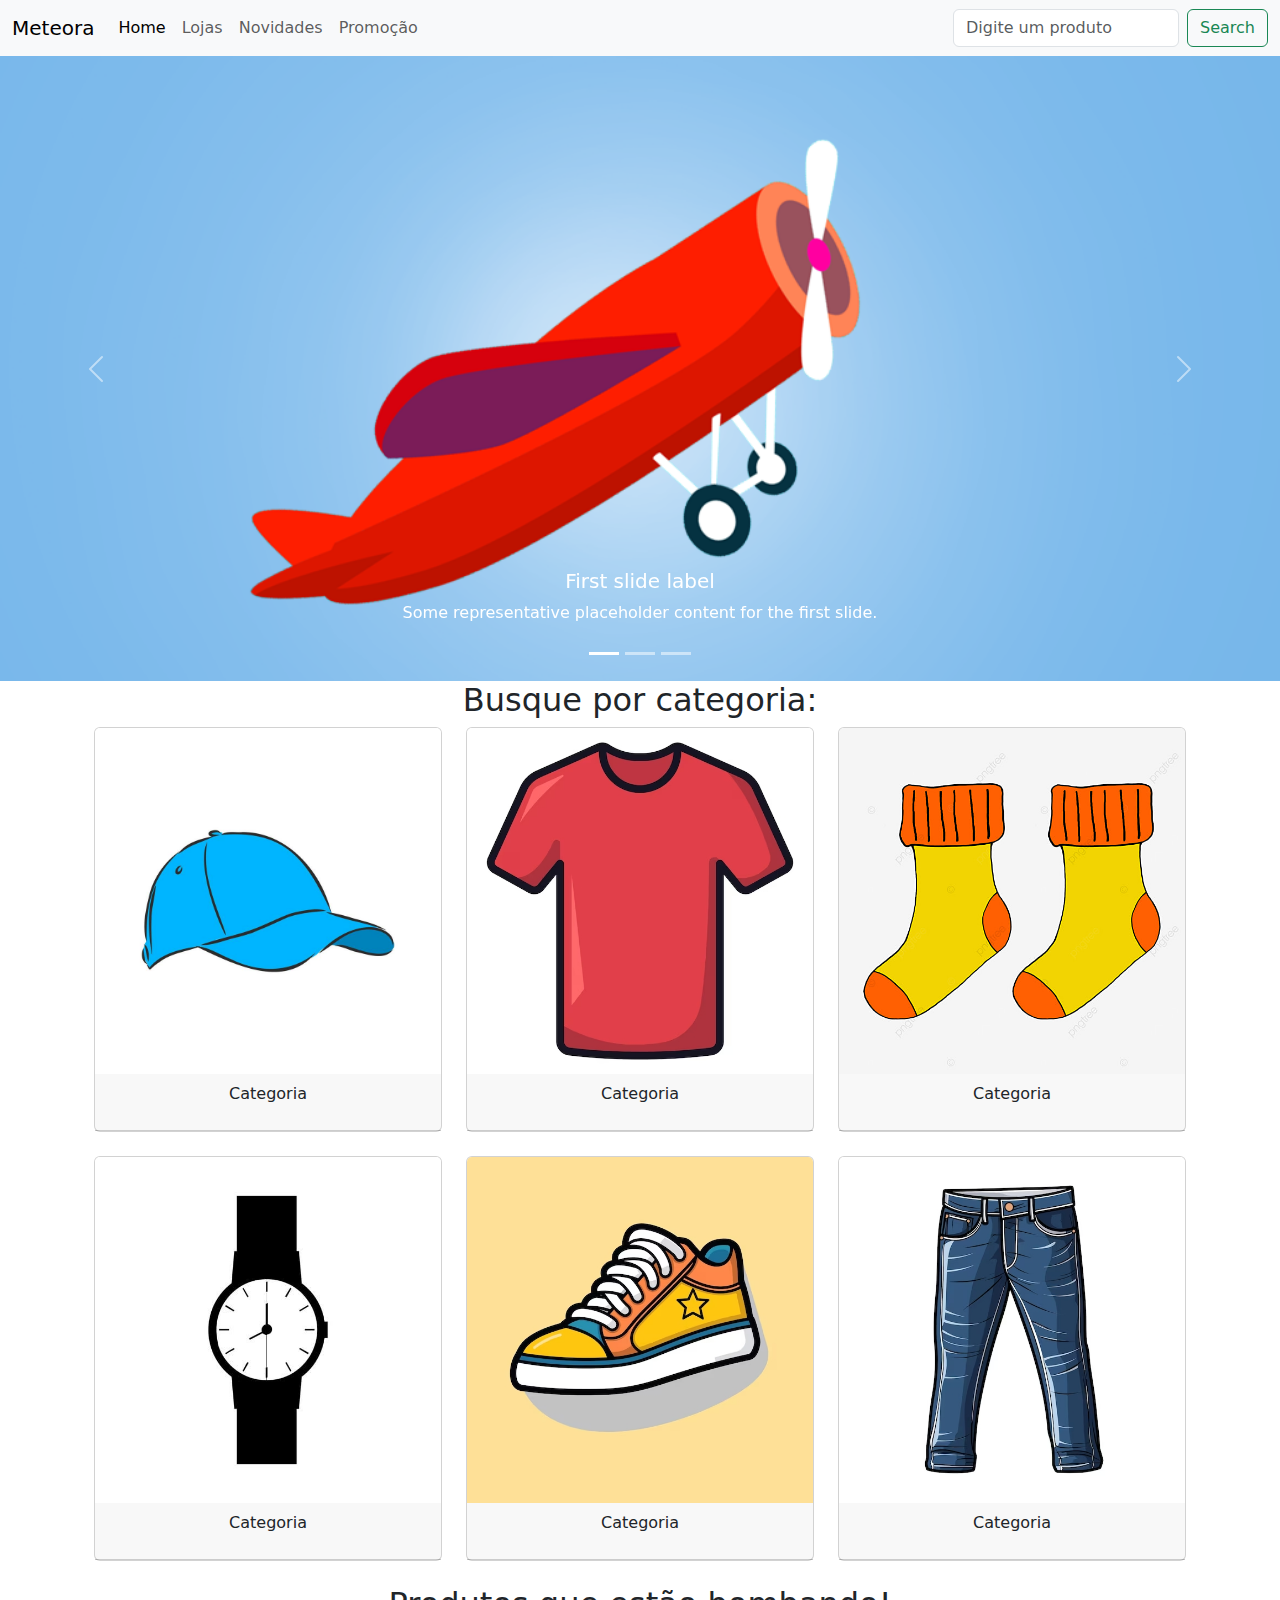
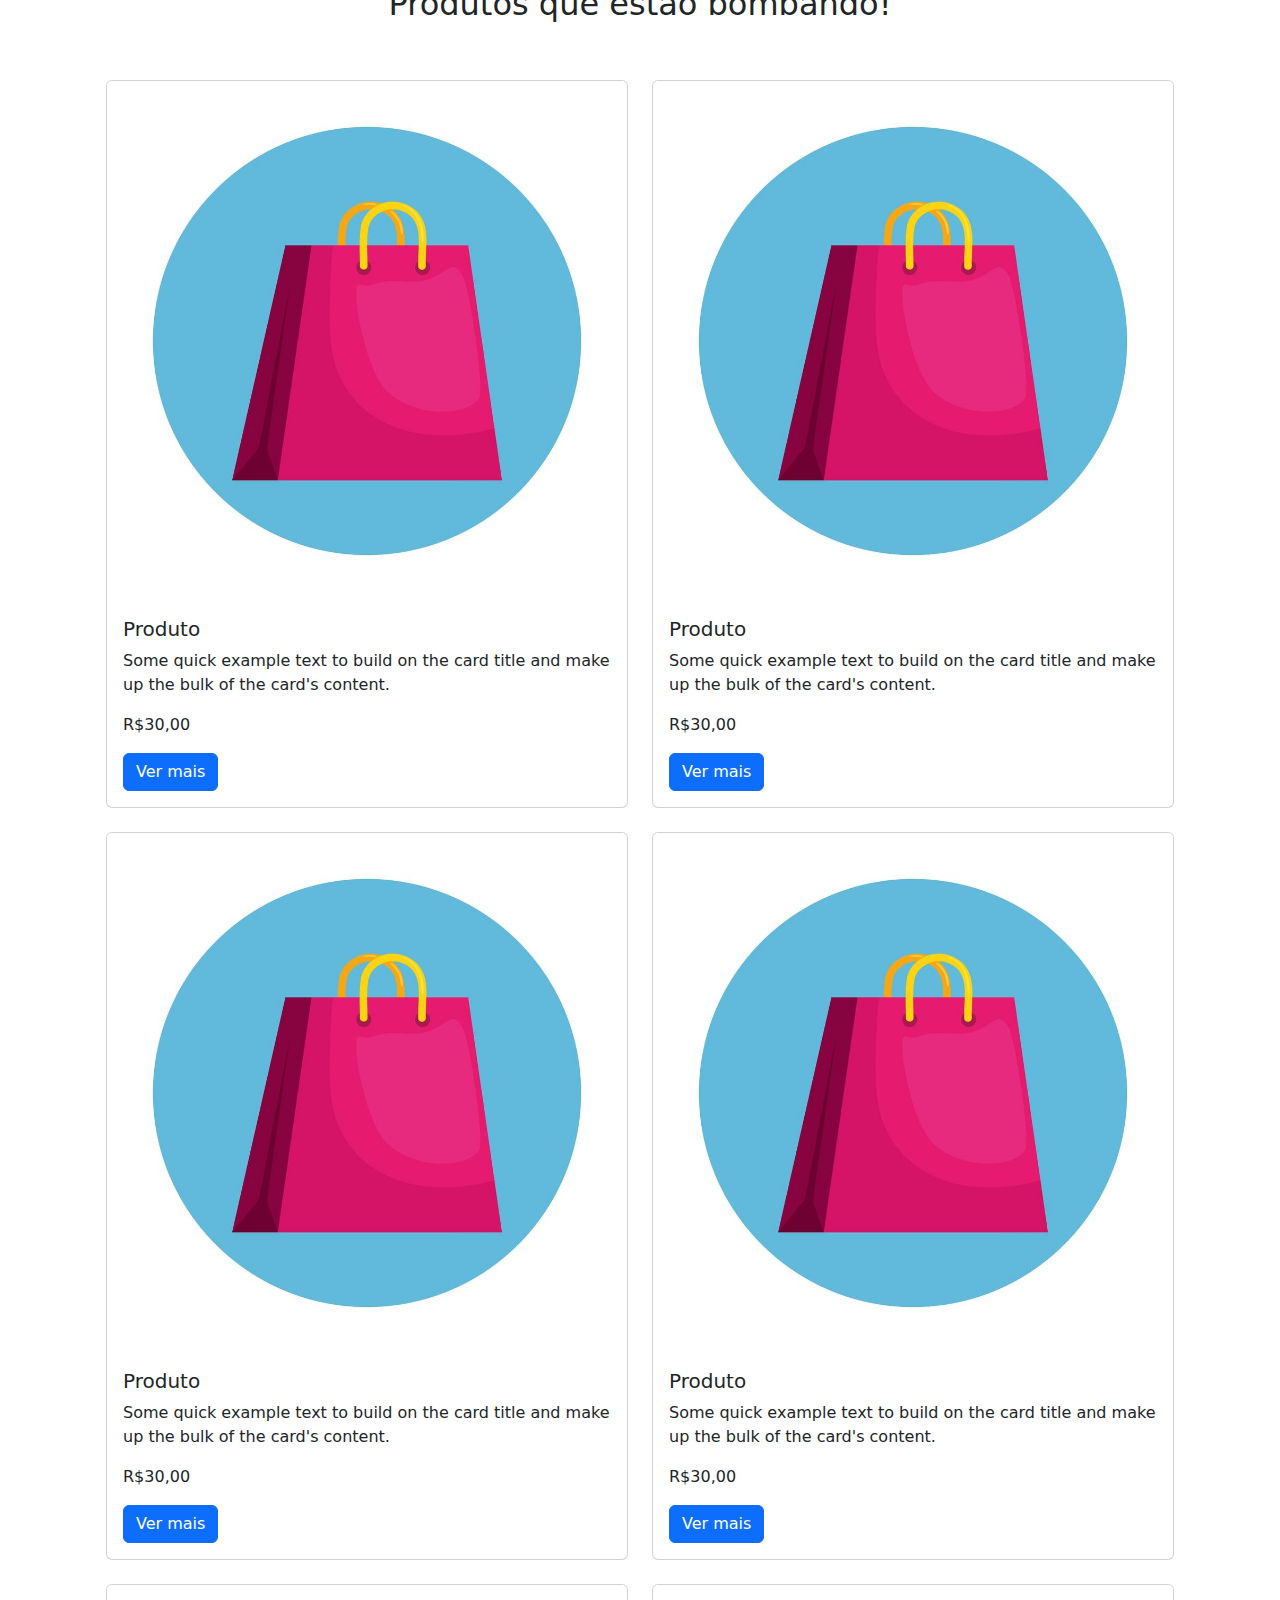
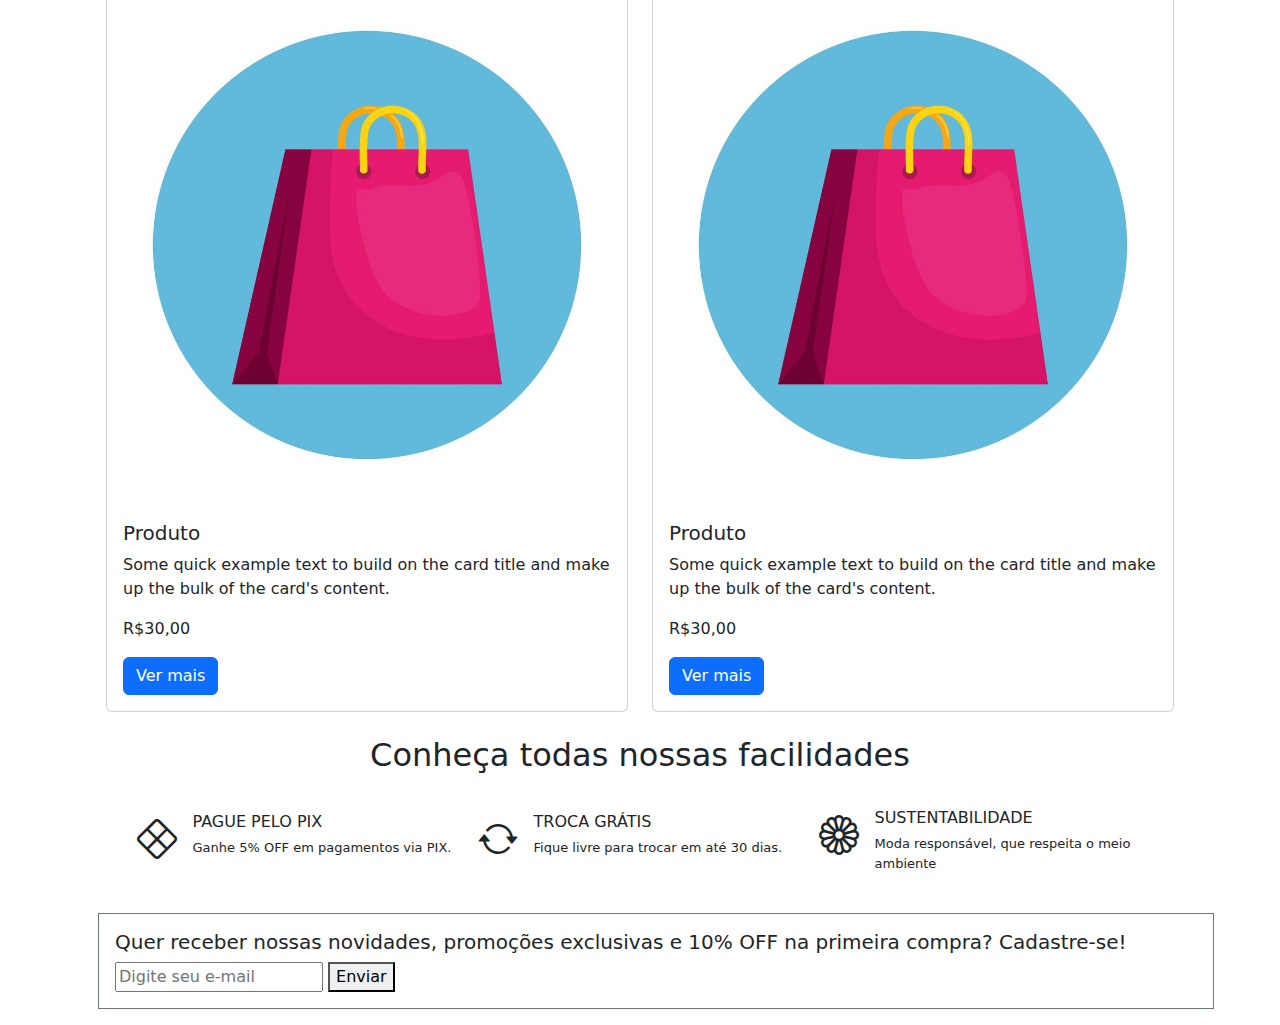
==== index.html @ ed2157ef "Update index.html" ====
<!DOCTYPE html>
<html lang="pt-br">

<head>
  <meta charset="UTF-8">
  <meta name="viewport" content="width=device-width, initial-scale=1.0">
  <title>Project</title>
  <link rel="stylesheet" href="style.css">
  <link rel="stylesheet" href="https://cdn.jsdelivr.net/npm/bootstrap-icons@1.11.3/font/bootstrap-icons.min.css">
  <link href="https://cdn.jsdelivr.net/npm/bootstrap@5.3.3/dist/css/bootstrap.min.css" rel="stylesheet"
    integrity="sha384-QWTKZyjpPEjISv5WaRU9OFeRpok6YctnYmDr5pNlyT2bRjXh0JMhjY6hW+ALEwIH" crossorigin="anonymous">
</head>

<body>
  <nav class="navbar navbar-expand-md bg-body-tertiary">
    <div class="container-fluid">
      <a class="navbar-brand" href="#">Meteora</a>
      <button class="navbar-toggler" type="button" data-bs-toggle="collapse" data-bs-target="#navbarSupportedContent"
        aria-controls="navbarSupportedContent" aria-expanded="false" aria-label="Toggle navigation">
        <span class="navbar-toggler-icon"></span>
      </button>
      <div class="collapse navbar-collapse" id="navbarSupportedContent">
        <ul class="navbar-nav me-auto mb-2 mb-lg-0">
          <li class="nav-item">
            <a class="nav-link active" aria-current="page" href="#">Home</a>
          </li>
          <li class="nav-item">
            <a class="nav-link" href="#">Lojas</a>
          </li>
          <li class="nav-item">
            <a class="nav-link" href="#">Novidades</a>
          </li>
          <li class="nav-item">
            <a class="nav-link" href="#">Promoção</a>
          </li>
        </ul>
        <form class="d-flex" role="search">
          <input class="form-control me-2" type="search" placeholder="Digite um produto" aria-label="Buscar">
          <button class="btn btn-outline-success" type="submit">Search</button>
        </form>
      </div>
    </div>
  </nav>

  <div id="carouselExampleCaptions" class="carousel slide" data-bs-slide="carousel">
    <div class="carousel-indicators">
      <button type="button" data-bs-target="#carouselExampleCaptions" data-bs-slide-to="0" class="active"
        aria-current="true" aria-label="Slide 1"></button>
      <button type="button" data-bs-target="#carouselExampleCaptions" data-bs-slide-to="1"
        aria-label="Slide 2"></button>
      <button type="button" data-bs-target="#carouselExampleCaptions" data-bs-slide-to="2"
        aria-label="Slide 3"></button>
    </div>
    <div class="carousel-inner">
      <div class="carousel-item active">
        <img src="./imagens/aviao.png" class="d-block w-100" alt="...">
        <div class="carousel-caption d-none d-md-block">
          <h5>First slide label</h5>
          <p>Some representative placeholder content for the first slide.</p>
        </div>
      </div>
      <div class="carousel-item">
        <img src="./imagens/aviao.png" class="d-block w-100" alt="...">
        <div class="carousel-caption d-none d-md-block">
          <h5>Second slide label</h5>
          <p>Some representative placeholder content for the second slide.</p>
        </div>
      </div>
      <div class="carousel-item">
        <img src="./imagens/aviao.png" class="d-block w-100" alt="...">
        <div class="carousel-caption d-none d-md-block">
          <h5>Third slide label</h5>
          <p>Some representative placeholder content for the third slide.</p>
        </div>
      </div>
    </div>
    <button class="carousel-control-prev" type="button" data-bs-target="#carouselExampleCaptions" data-bs-slide="prev">
      <span class="carousel-control-prev-icon" aria-hidden="true"></span>
      <span class="visually-hidden">Previous</span>
    </button>
    <button class="carousel-control-next" type="button" data-bs-target="#carouselExampleCaptions" data-bs-slide="next">
      <span class="carousel-control-next-icon" aria-hidden="true"></span>
      <span class="visually-hidden">Next</span>
    </button>
  </div>

  <h2 class="text-center">Busque por categoria:</h2>

  <div class="container row mx-auto g-4">

    <div class="col-6 col-md-4 col-xxl-2">
      <div class="card">
        <img src="imagens/boné.jpg" class="card-img-top" alt="...">
        <div class="card-header">
          <p class="text-center">Categoria</p>
        </div>
      </div>
    </div>
    <div class="col-6 col-md-4 col-xxl-2">
      <div class="card">
        <img src="imagens/camiseta.jpg" class="card-img-top" alt="...">
        <div class="card-header">
          <p class="text-center">Categoria</p>
        </div>
      </div>
    </div>
    <div class="col-6 col-md-4 col-xxl-2">
      <div class="card">
        <img src="imagens/meias.jpg" class="card-img-top" alt="...">
        <div class="card-header">
          <p class="text-center">Categoria</p>
        </div>
      </div>
    </div>
    <div class="col-6 col-md-4 col-xxl-2">
      <div class="card">
        <img src="imagens/relógio.jpg" class="card-img-top" alt="...">
        <div class="card-header">
          <p class="text-center">Categoria</p>
        </div>
      </div>
    </div>
    <div class="col-6 col-md-4 col-xxl-2">
      <div class="card">
        <img src="imagens/tenis.jpg" class="card-img-top" alt="...">
        <div class="card-header">
          <p class="text-center">Categoria</p>
        </div>
      </div>
    </div>
    <div class="col-6 col-md-4 col-xxl-2">
      <div class="card">
        <img src="imagens/calça.jpg" class="card-img-top" alt="...">
        <div class="card-header">
          <p class="text-center">Categoria</p>
        </div>
      </div>
    </div>

    <h2 class="text-center">Produtos que estão bombando!</h2>

    <div class="container row mx-auto g-4">
      <div class="col-12 col-md-6 col-xxl-4">
        <div class="card">
          <img src="imagens/sacola.jpg" class="card-img-top" alt="...">
          <div class="card-body">
            <h5 class="card-title">Produto</h5>
            <p class="card-text">Some quick example text to build on the card title and make up the bulk of the card's
              content.</p>
            <p>R$30,00</p>
            <a href="#" class="btn btn-primary">Ver mais</a>
          </div>
        </div>
      </div>
      <div class="col-12 col-md-6 col-xxl-4">
        <div class="card">
          <img src="imagens/sacola.jpg" class="card-img-top" alt="...">
          <div class="card-body">
            <h5 class="card-title">Produto</h5>
            <p class="card-text">Some quick example text to build on the card title and make up the bulk of the card's
              content.</p>
            <p>R$30,00</p>
            <a href="#" class="btn btn-primary">Ver mais</a>
          </div>
        </div>
      </div>
      <div class="col-12 col-md-6 col-xxl-4">
        <div class="card">
          <img src="imagens/sacola.jpg" class="card-img-top" alt="...">
          <div class="card-body">
            <h5 class="card-title">Produto</h5>
            <p class="card-text">Some quick example text to build on the card title and make up the bulk of the card's
              content.</p>
            <p>R$30,00</p>
            <a href="#" class="btn btn-primary">Ver mais</a>
          </div>
        </div>
      </div>
      <div class="col-12 col-md-6 col-xxl-4">
        <div class="card">
          <img src="imagens/sacola.jpg" class="card-img-top" alt="...">
          <div class="card-body">
            <h5 class="card-title">Produto</h5>
            <p class="card-text">Some quick example text to build on the card title and make up the bulk of the card's
              content.</p>
            <p>R$30,00</p>
            <a href="#" class="btn btn-primary">Ver mais</a>
          </div>
        </div>
      </div>
      <div class="col-12 col-md-6 col-xxl-4">
        <div class="card">
          <img src="imagens/sacola.jpg" class="card-img-top" alt="...">
          <div class="card-body">
            <h5 class="card-title">Produto</h5>
            <p class="card-text">Some quick example text to build on the card title and make up the bulk of the card's
              content.</p>
            <p>R$30,00</p>
            <a href="#" class="btn btn-primary">Ver mais</a>
          </div>
        </div>
      </div>
      <div class="col-12 col-md-6 col-xxl-4">
        <div class="card">
          <img src="imagens/sacola.jpg" class="card-img-top" alt="...">
          <div class="card-body">
            <h5 class="card-title">Produto</h5>
            <p class="card-text">Some quick example text to build on the card title and make up the bulk of the card's
              content.</p>
            <p>R$30,00</p>
            <a href="#" class="btn btn-primary">Ver mais</a>
          </div>
        </div>
      </div>

    </div>

    <section class="pb-4">
      <h2 class="text-center pb-4">Conheça todas nossas facilidades</h2>
      
      <div class="d-flex flex-column flex-lg-row justify-content-center align-items-center gap-3 px-3">
        <div class="div-facilidades d-flex">
          <div><i class="bi bi-x-diamond fs-1"></i></div>
          <div>
            <div class="ms-3 mb-1">PAGUE PELO PIX</div>
            <div class="texto-menor ms-3">Ganhe 5% OFF em pagamentos via PIX.</div>
          </div>
        </div>
        <div class="div-facilidades d-flex">
          <div><i class="bi bi-arrow-repeat fs-1"></i></div>
          <div>
            <div class="ms-3 mb-1">TROCA GRÁTIS</div>
            <div class="texto-menor ms-3">Fique livre para trocar em até 30 dias.</div>
          </div>
        </div>
        <div class="div-facilidades d-flex">
          <div><i class="bi bi-flower1 fs-1"></i></div>
          <div>
            <div class="ms-3 mb-1">SUSTENTABILIDADE</div>
            <div class="texto-menor ms-3">Moda responsável, que respeita o meio ambiente</div>
          </div>
        </div>
      </div>
    </section>

    <form class="border border-secondary m-3 p-3 ">
      <h5>Quer receber nossas novidades, promoções exclusivas e 10% OFF na primeira compra? Cadastre-se!</h5>
      <div>
        <input type="email" placeholder="Digite seu e-mail" aria-label="Digite seu e-mail" aria-describedby="button-addon2" /> 
  <button type="button" id="button-addon2">Enviar</button>
      </div>
    </form>
    <script src="https://cdn.jsdelivr.net/npm/bootstrap@5.3.3/dist/js/bootstrap.bundle.min.js"
      integrity="sha384-YvpcrYf0tY3lHB60NNkmXc5s9fDVZLESaAA55NDzOxhy9GkcIdslK1eN7N6jIeHz"
      crossorigin="anonymous"></script>
</body>

</html>
---- style.css ----
.texto-menor{
    font-size: 13px;
}

.div-facilidades{
    width: 325px;
}

.flex{
    display: flex;
    justify-content: space-between;
    align-items: center;
}

#sim{
    border: 1px solid black;
}

#nao{
    justify-content: space-between;
    align-items: center;
}

.item{
    display: flex;
    background-color: antiquewhite;
    width: 20%;
    height: 50px;
    border-color: black;
    border: 2px solid;
    justify-content: center;
    align-items: center;
    margin: 9px;
}

.flex-container {
    display: flex;
    justify-content: space-between; /* Distribui os itens uniformemente ao longo do eixo principal (horizontal) */
    align-items: center; /* Centraliza os itens ao longo do eixo transversal (vertical) */
}   

.flex-item {
    width: 33%;
    height: 100px;
    background-color: purple;
    margin: 5px;
    display: flex; /* Permite que o conteúdo dentro dos itens flexíveis seja exibido como flexível também */
    justify-content: center; /* Centraliza o conteúdo horizontalmente dentro de cada item */
    align-items: center; /* Centraliza o conteúdo verticalmente dentro de cada item */
}

.container-grid{
    display: grid;
    grid-template-columns: repeat(3, 100px);
    grid-gap: 10px;
}

.item-grid{
    background-color: beige;
    padding: 20px;
    text-align: center;
}

.parents{
    width: 300px;
    background-color: chartreuse;
    float: left;
    padding: 10px;
}

.children{
    float: inherit;
    background-color: blueviolet;
    padding: 10px;

}

.container1{
    width: 300px;
}

.box{
    height: 100px;
    width: 100px;
    background-color: chocolate;
    text-align: center;
}

.float-tr{
    float: right;
}

.float-tl{
    float: left;
}
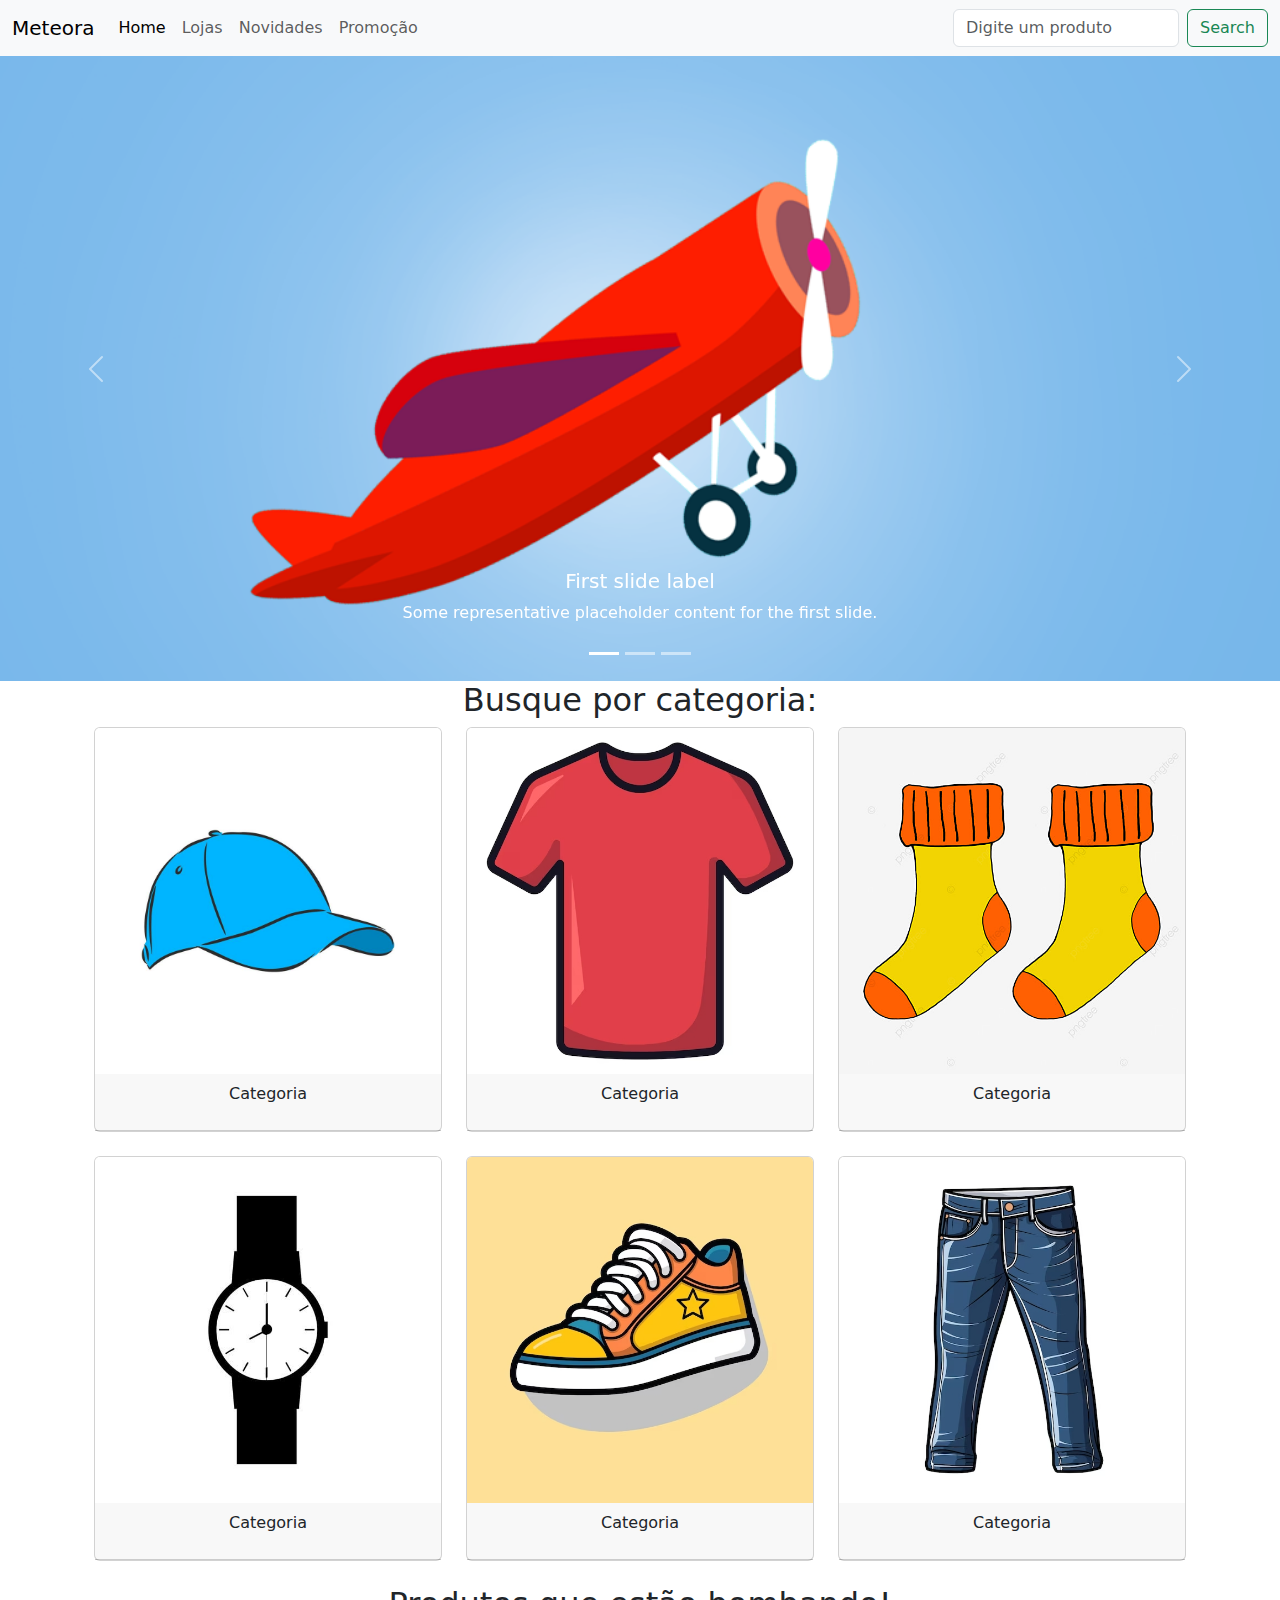
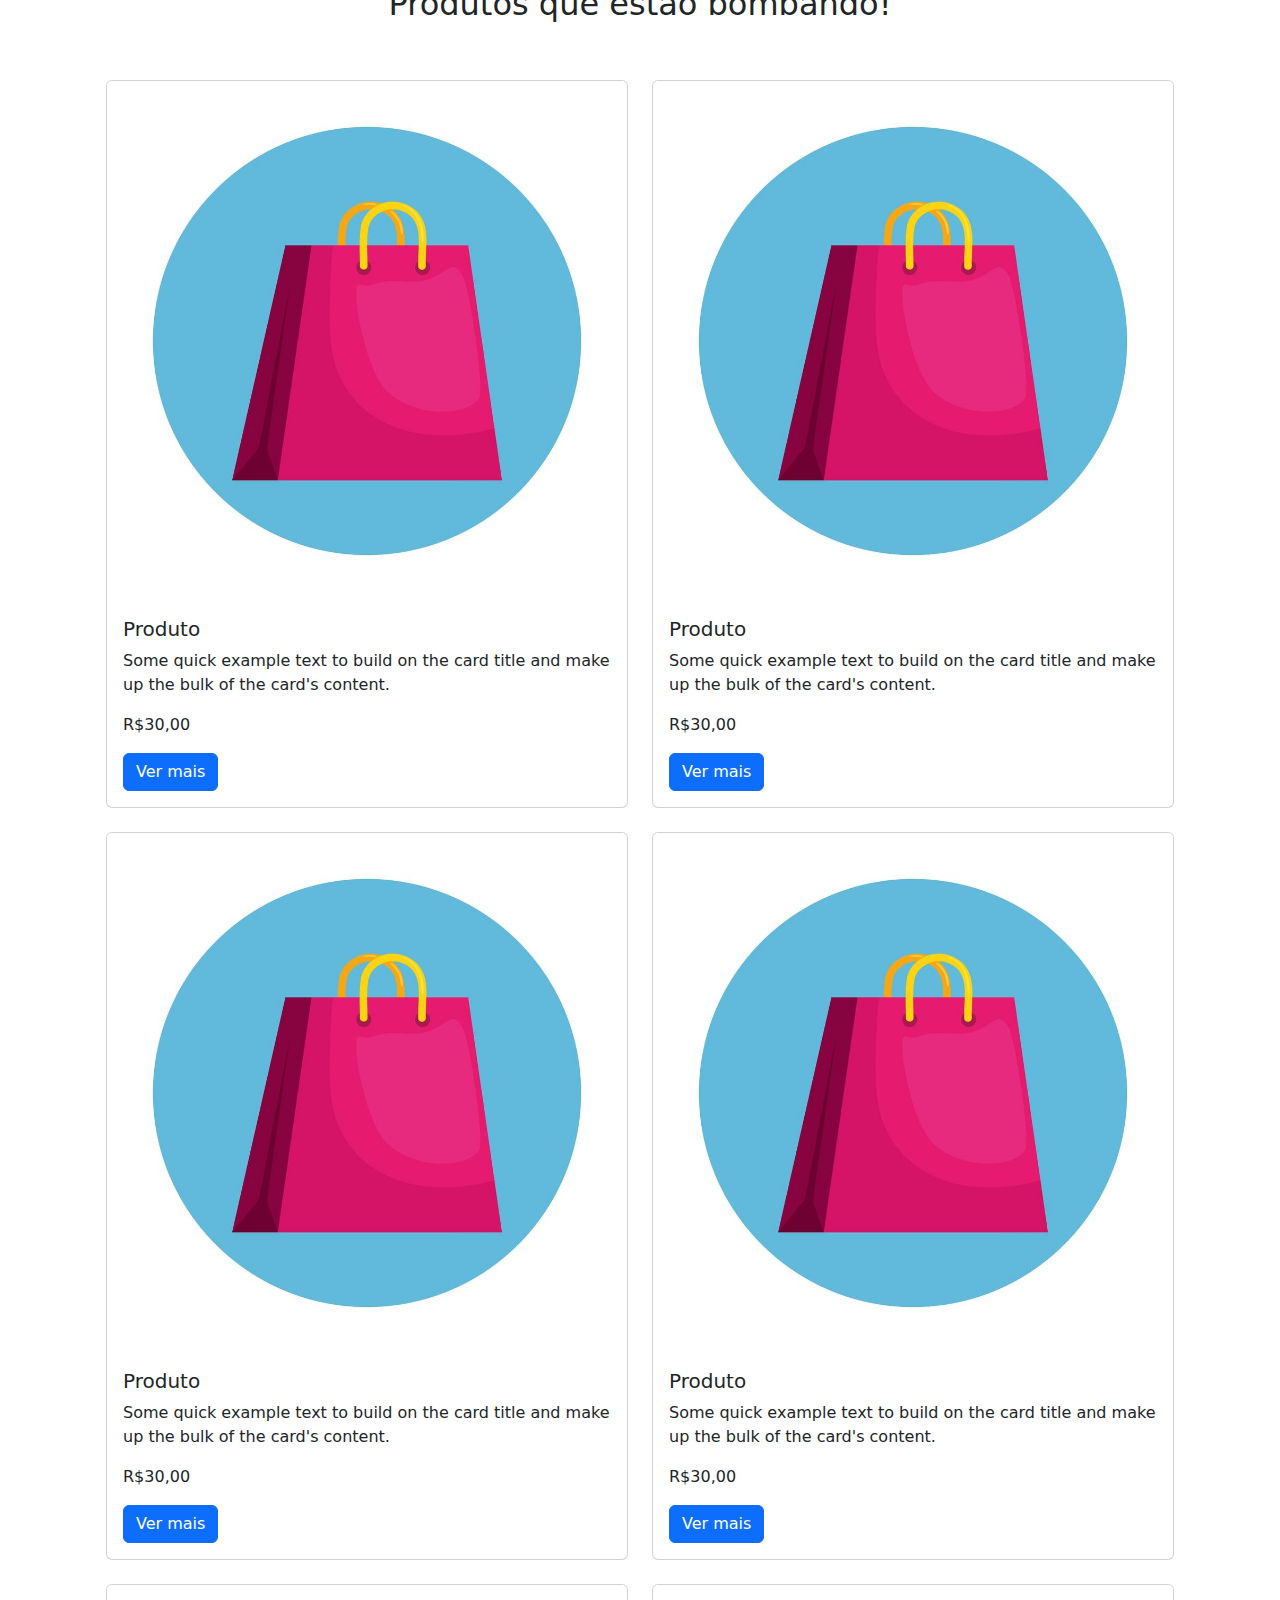
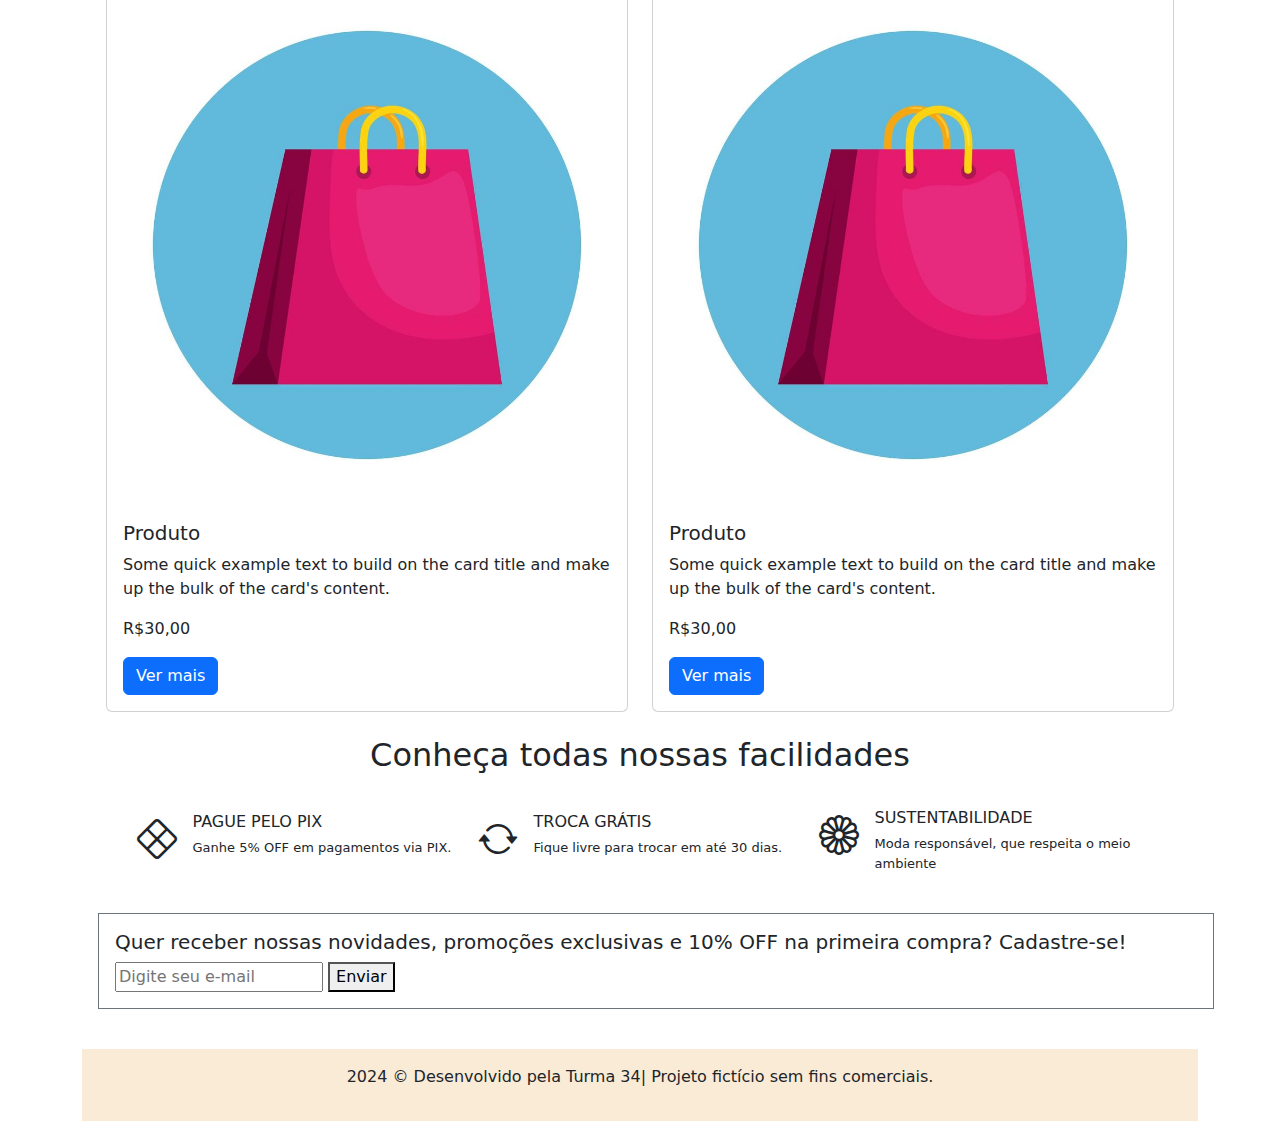
==== commit aae55415: "sim" ====
--- a/index.html
+++ b/index.html
@@ -9,6 +9,8 @@
   <link rel="stylesheet" href="https://cdn.jsdelivr.net/npm/bootstrap-icons@1.11.3/font/bootstrap-icons.min.css">
   <link href="https://cdn.jsdelivr.net/npm/bootstrap@5.3.3/dist/css/bootstrap.min.css" rel="stylesheet"
     integrity="sha384-QWTKZyjpPEjISv5WaRU9OFeRpok6YctnYmDr5pNlyT2bRjXh0JMhjY6hW+ALEwIH" crossorigin="anonymous">
+  <link rel="shortcut icon" href="imagens/icones/Aniket-Suvarna-Box-Bxs-cart.svg" type="image/x-icon">
+  
 </head>
 
 <body>
@@ -250,6 +252,10 @@
   <button type="button" id="button-addon2">Enviar</button>
       </div>
     </form>
+
+    <footer class="text-center py-3" style="background-color: antiquewhite;">
+      <p>2024 © Desenvolvido pela Turma 34| Projeto fictício sem fins comerciais.</p>
+    </footer>
     <script src="https://cdn.jsdelivr.net/npm/bootstrap@5.3.3/dist/js/bootstrap.bundle.min.js"
       integrity="sha384-YvpcrYf0tY3lHB60NNkmXc5s9fDVZLESaAA55NDzOxhy9GkcIdslK1eN7N6jIeHz"
       crossorigin="anonymous"></script>
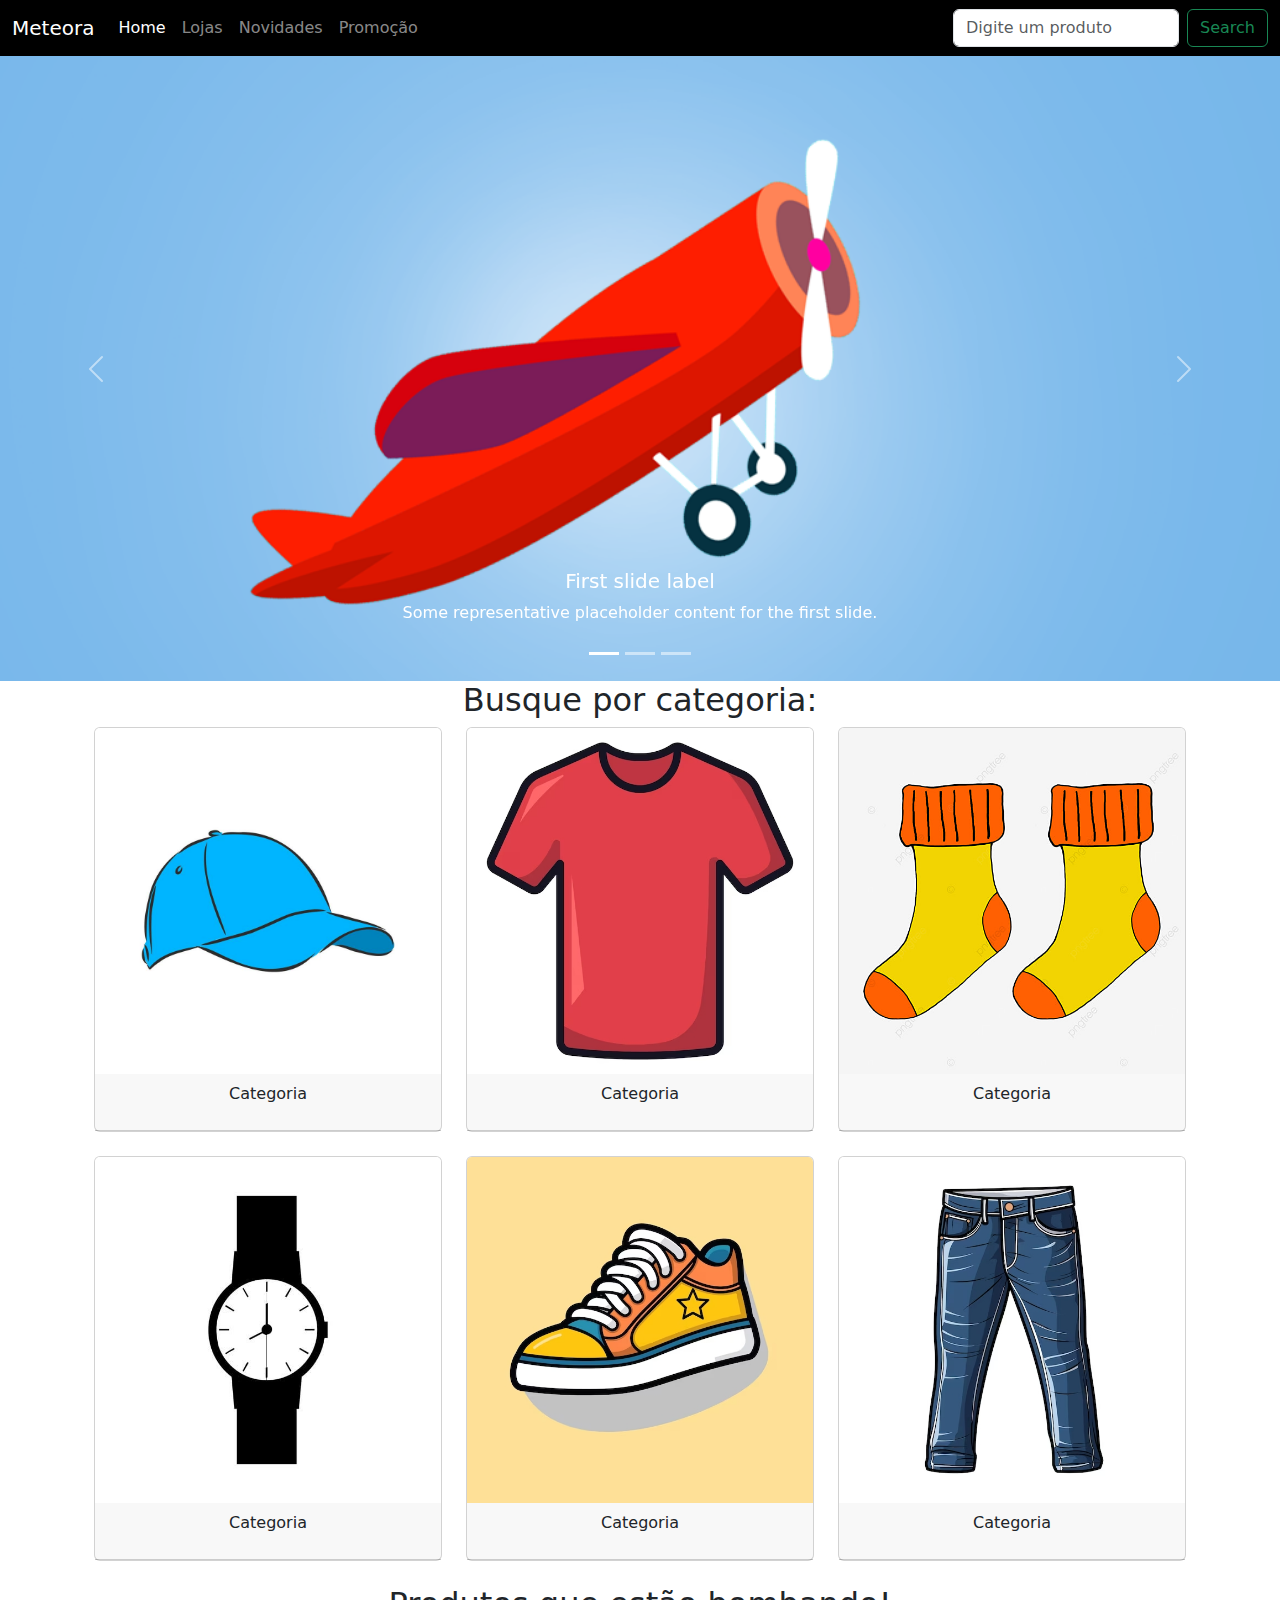
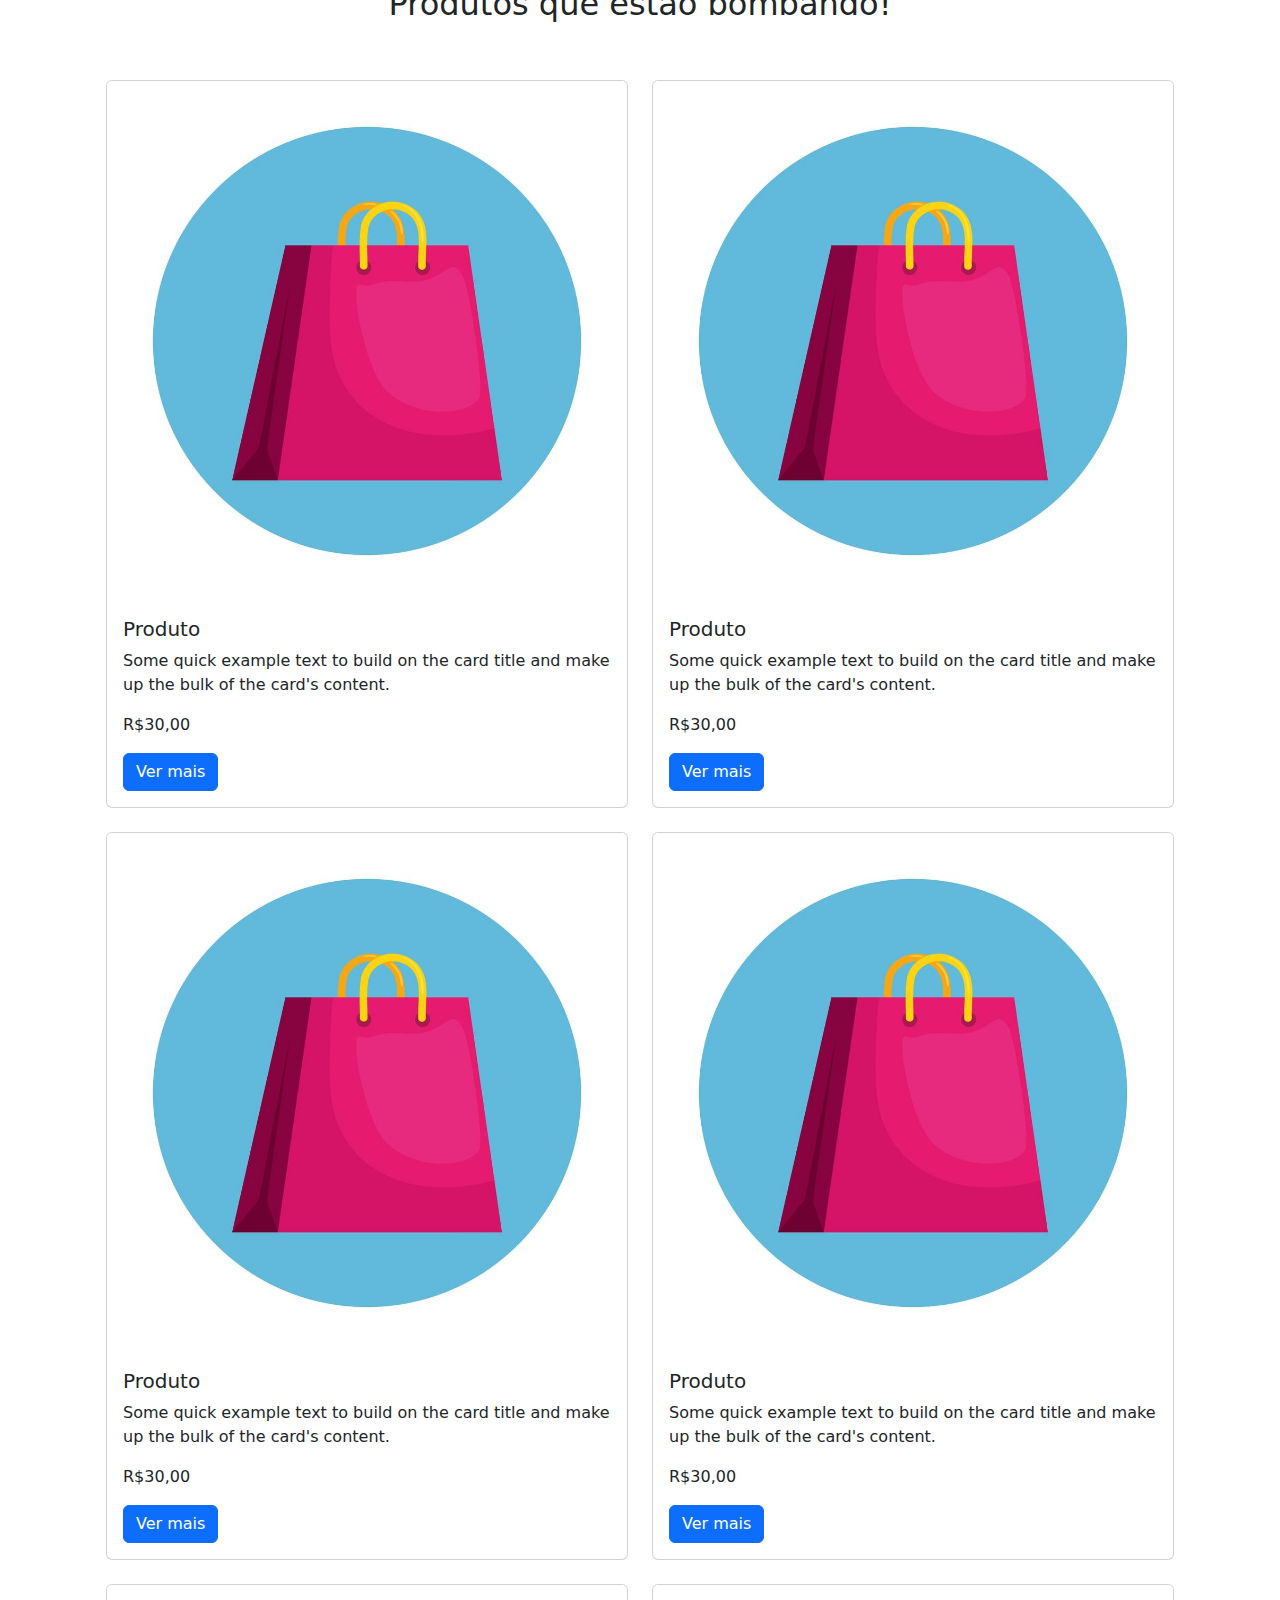
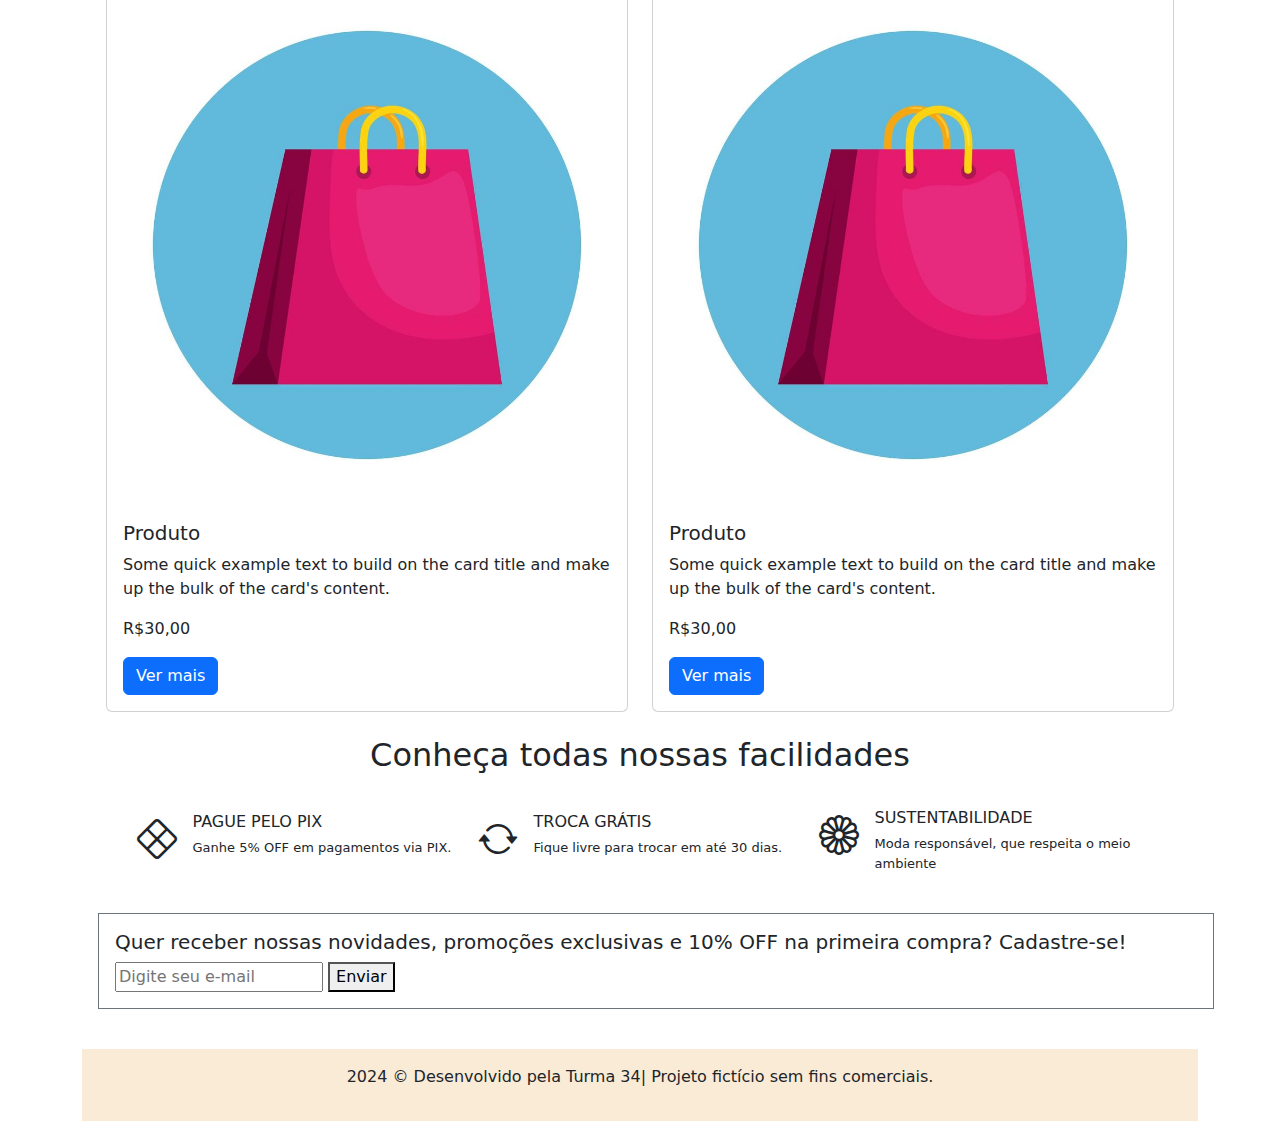
==== commit 0ba9e5d3: "sim" ====
--- a/index.html
+++ b/index.html
@@ -14,7 +14,7 @@
 </head>
 
 <body>
-  <nav class="navbar navbar-expand-md bg-body-tertiary">
+  <nav class="navbar navbar-expand-md bg-black navbar-dark">
     <div class="container-fluid">
       <a class="navbar-brand" href="#">Meteora</a>
       <button class="navbar-toggler" type="button" data-bs-toggle="collapse" data-bs-target="#navbarSupportedContent"
@@ -27,7 +27,7 @@
             <a class="nav-link active" aria-current="page" href="#">Home</a>
           </li>
           <li class="nav-item">
-            <a class="nav-link" href="#">Lojas</a>
+            <a class="nav-link " href="#">Lojas</a>
           </li>
           <li class="nav-item">
             <a class="nav-link" href="#">Novidades</a>
--- a/style.css
+++ b/style.css
@@ -4,6 +4,10 @@
 
 .div-facilidades{
     width: 325px;
+}
+
+.f{
+    color: azure;
 }
 
 .flex{
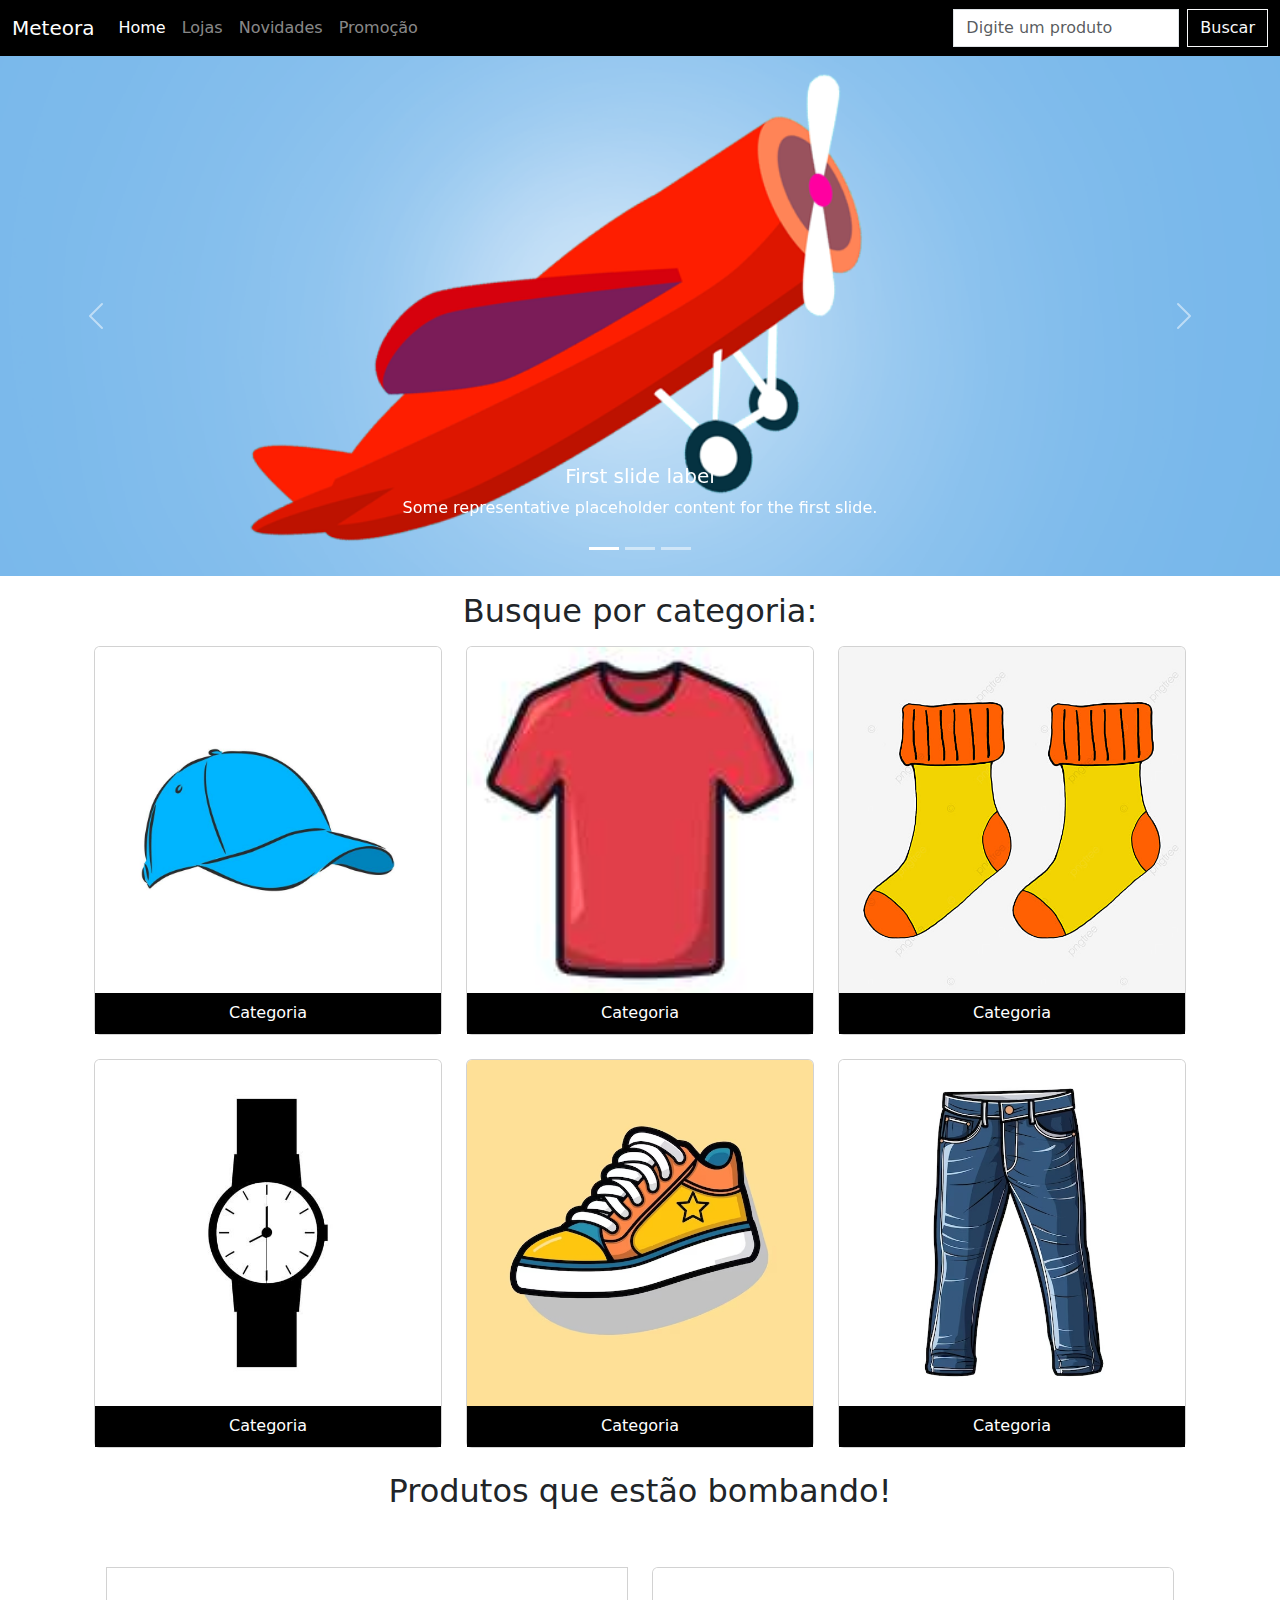
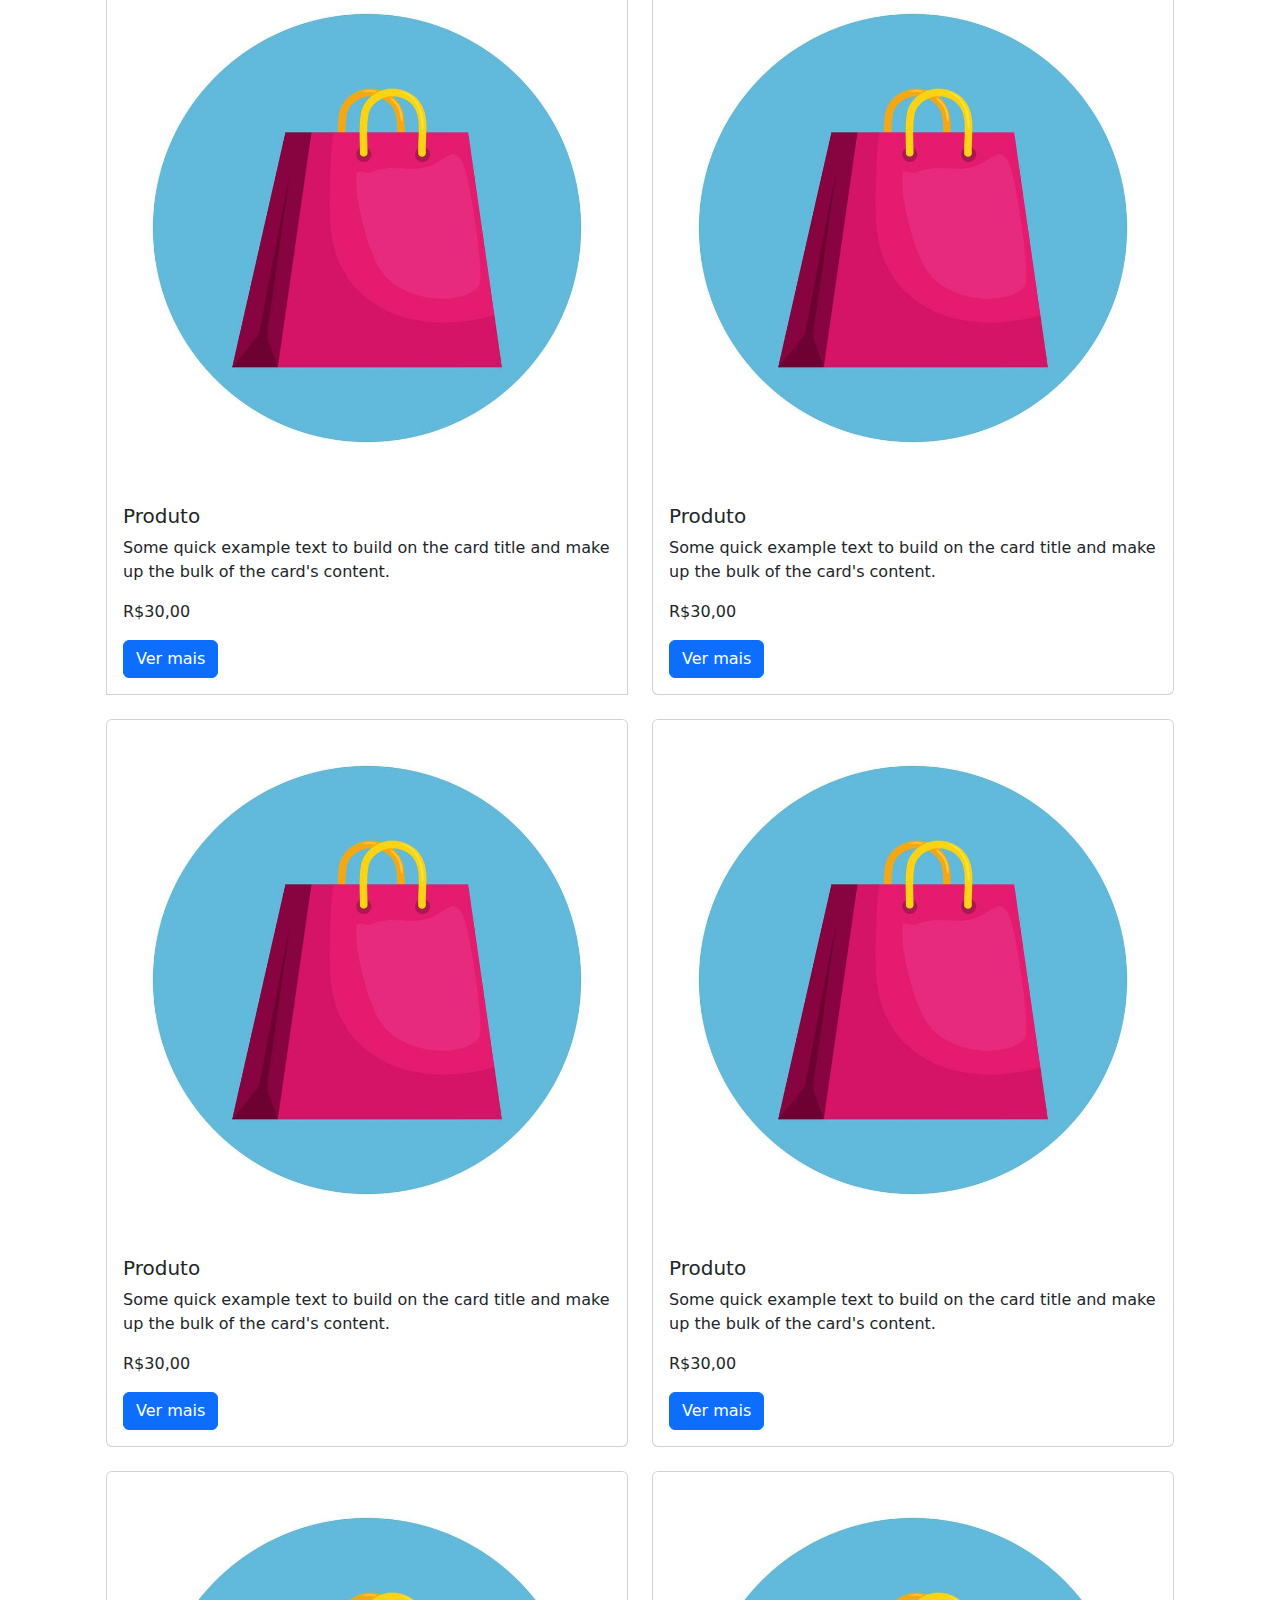
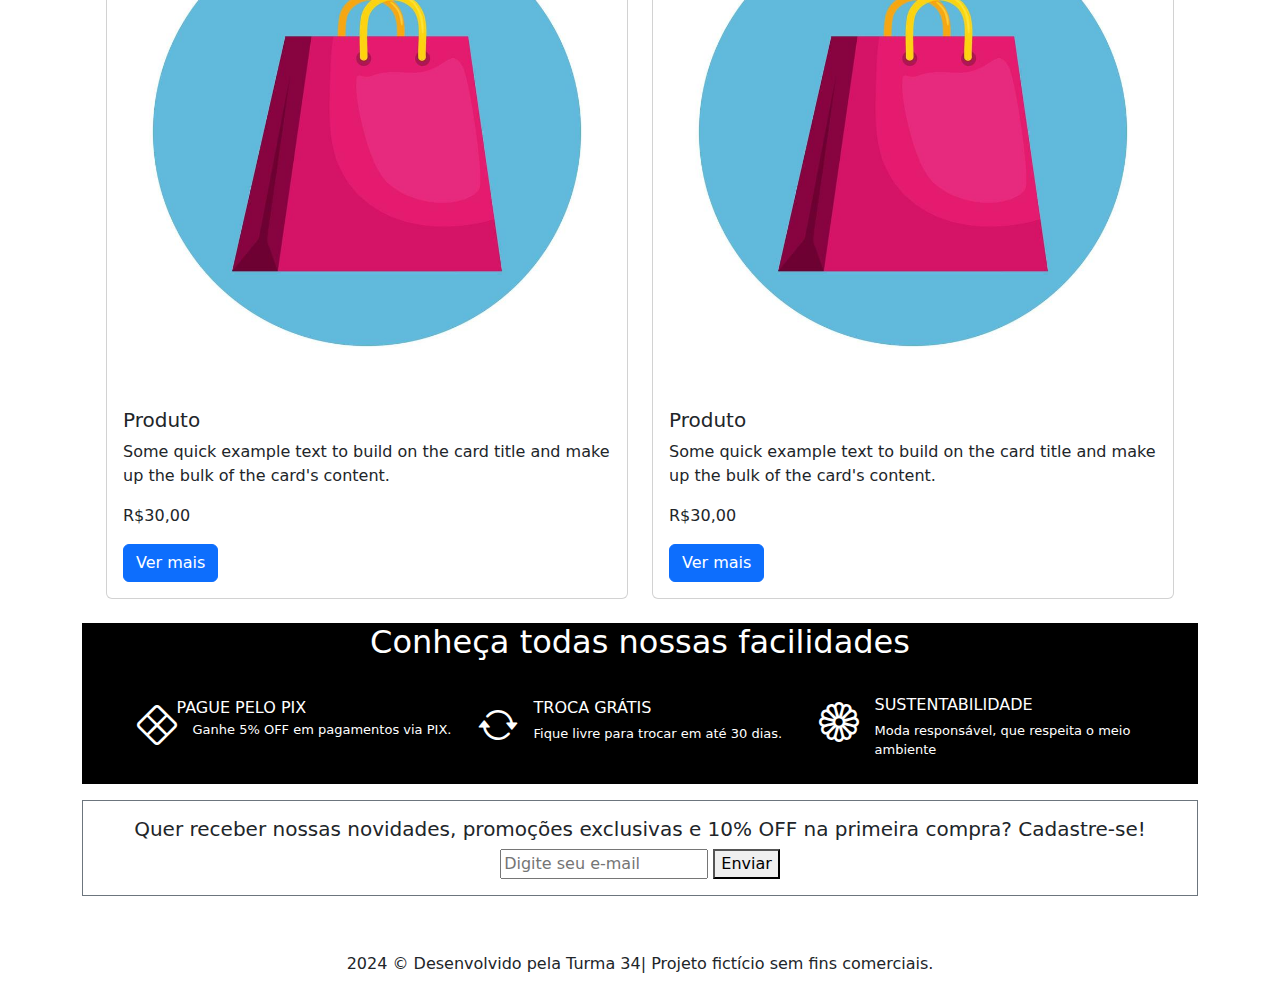
==== commit 663a8537: "finais" ====
--- a/index.html
+++ b/index.html
@@ -9,7 +9,7 @@
   <link rel="stylesheet" href="https://cdn.jsdelivr.net/npm/bootstrap-icons@1.11.3/font/bootstrap-icons.min.css">
   <link href="https://cdn.jsdelivr.net/npm/bootstrap@5.3.3/dist/css/bootstrap.min.css" rel="stylesheet"
     integrity="sha384-QWTKZyjpPEjISv5WaRU9OFeRpok6YctnYmDr5pNlyT2bRjXh0JMhjY6hW+ALEwIH" crossorigin="anonymous">
-  <link rel="shortcut icon" href="imagens/icones/Aniket-Suvarna-Box-Bxs-cart.svg" type="image/x-icon">
+  <link rel="shortcut icon" href="imagens/icones/Elegantthemes-Beautiful-Flat-One-Color-Skateboard.128.png" type="image/x-icon">
   
 </head>
 
@@ -37,8 +37,8 @@
           </li>
         </ul>
         <form class="d-flex" role="search">
-          <input class="form-control me-2" type="search" placeholder="Digite um produto" aria-label="Buscar">
-          <button class="btn btn-outline-success" type="submit">Search</button>
+          <input class="form-control me-2 rounded-0" type="search" placeholder="Digite um produto" aria-label="Buscar">
+          <button class="btn btn-outline-light rounded-0" type="submit">Buscar</button>
         </form>
       </div>
     </div>
@@ -55,7 +55,7 @@
     </div>
     <div class="carousel-inner">
       <div class="carousel-item active">
-        <img src="./imagens/aviao.png" class="d-block w-100" alt="...">
+        <img src="./imagens/aviao-redimen.png" class="d-block w-100" alt="...">
         <div class="carousel-caption d-none d-md-block">
           <h5>First slide label</h5>
           <p>Some representative placeholder content for the first slide.</p>
@@ -86,55 +86,55 @@
     </button>
   </div>
 
-  <h2 class="text-center">Busque por categoria:</h2>
+  <h2 class="text-center my-3">Busque por categoria:</h2>
 
   <div class="container row mx-auto g-4">
 
     <div class="col-6 col-md-4 col-xxl-2">
       <div class="card">
-        <img src="imagens/boné.jpg" class="card-img-top" alt="...">
-        <div class="card-header">
-          <p class="text-center">Categoria</p>
-        </div>
-      </div>
-    </div>
-    <div class="col-6 col-md-4 col-xxl-2">
-      <div class="card">
-        <img src="imagens/camiseta.jpg" class="card-img-top" alt="...">
-        <div class="card-header">
-          <p class="text-center">Categoria</p>
+        <img src="imagens/boné.jpg" class="card-img-top" alt="">
+        <div class="card-header bg-black text-bg-dark">
+          <p class="text-center card-text">Categoria </p>
+        </div>
+      </div>
+    </div>
+    <div class="col-6 col-md-4 col-xxl-2  ">
+      <div class="card">
+        <img src="imagens/camiseta-redimen.jpg" class="card-img-top" alt="...">
+        <div class="card-header bg-black text-bg-dark">
+          <p class="text-center card-text">Categoria</p>
         </div>
       </div>
     </div>
     <div class="col-6 col-md-4 col-xxl-2">
       <div class="card">
         <img src="imagens/meias.jpg" class="card-img-top" alt="...">
-        <div class="card-header">
-          <p class="text-center">Categoria</p>
+        <div class="card-header bg-black text-bg-dark">
+          <p class="text-center card-text">Categoria</p>
         </div>
       </div>
     </div>
     <div class="col-6 col-md-4 col-xxl-2">
       <div class="card">
         <img src="imagens/relógio.jpg" class="card-img-top" alt="...">
-        <div class="card-header">
-          <p class="text-center">Categoria</p>
+        <div class="card-header bg-black text-bg-dark">
+          <p class="text-center card-text">Categoria</p>
         </div>
       </div>
     </div>
     <div class="col-6 col-md-4 col-xxl-2">
       <div class="card">
         <img src="imagens/tenis.jpg" class="card-img-top" alt="...">
-        <div class="card-header">
-          <p class="text-center">Categoria</p>
+        <div class="card-header bg-black text-bg-dark">
+          <p class="text-center card-text">Categoria</p>
         </div>
       </div>
     </div>
     <div class="col-6 col-md-4 col-xxl-2">
       <div class="card">
         <img src="imagens/calça.jpg" class="card-img-top" alt="...">
-        <div class="card-header">
-          <p class="text-center">Categoria</p>
+        <div class="card-header bg-black text-bg-dark">
+          <p class="text-center card-text">Categoria</p>
         </div>
       </div>
     </div>
@@ -143,88 +143,88 @@
 
     <div class="container row mx-auto g-4">
       <div class="col-12 col-md-6 col-xxl-4">
-        <div class="card">
-          <img src="imagens/sacola.jpg" class="card-img-top" alt="...">
-          <div class="card-body">
-            <h5 class="card-title">Produto</h5>
-            <p class="card-text">Some quick example text to build on the card title and make up the bulk of the card's
-              content.</p>
-            <p>R$30,00</p>
-            <a href="#" class="btn btn-primary">Ver mais</a>
-          </div>
-        </div>
-      </div>
-      <div class="col-12 col-md-6 col-xxl-4">
-        <div class="card">
-          <img src="imagens/sacola.jpg" class="card-img-top" alt="...">
-          <div class="card-body">
-            <h5 class="card-title">Produto</h5>
-            <p class="card-text">Some quick example text to build on the card title and make up the bulk of the card's
-              content.</p>
-            <p>R$30,00</p>
-            <a href="#" class="btn btn-primary">Ver mais</a>
-          </div>
-        </div>
-      </div>
-      <div class="col-12 col-md-6 col-xxl-4">
-        <div class="card">
-          <img src="imagens/sacola.jpg" class="card-img-top" alt="...">
-          <div class="card-body">
-            <h5 class="card-title">Produto</h5>
-            <p class="card-text">Some quick example text to build on the card title and make up the bulk of the card's
-              content.</p>
-            <p>R$30,00</p>
-            <a href="#" class="btn btn-primary">Ver mais</a>
-          </div>
-        </div>
-      </div>
-      <div class="col-12 col-md-6 col-xxl-4">
-        <div class="card">
-          <img src="imagens/sacola.jpg" class="card-img-top" alt="...">
-          <div class="card-body">
-            <h5 class="card-title">Produto</h5>
-            <p class="card-text">Some quick example text to build on the card title and make up the bulk of the card's
-              content.</p>
-            <p>R$30,00</p>
-            <a href="#" class="btn btn-primary">Ver mais</a>
-          </div>
-        </div>
-      </div>
-      <div class="col-12 col-md-6 col-xxl-4">
-        <div class="card">
-          <img src="imagens/sacola.jpg" class="card-img-top" alt="...">
-          <div class="card-body">
-            <h5 class="card-title">Produto</h5>
-            <p class="card-text">Some quick example text to build on the card title and make up the bulk of the card's
-              content.</p>
-            <p>R$30,00</p>
-            <a href="#" class="btn btn-primary">Ver mais</a>
-          </div>
-        </div>
-      </div>
-      <div class="col-12 col-md-6 col-xxl-4">
-        <div class="card">
-          <img src="imagens/sacola.jpg" class="card-img-top" alt="...">
-          <div class="card-body">
-            <h5 class="card-title">Produto</h5>
-            <p class="card-text">Some quick example text to build on the card title and make up the bulk of the card's
-              content.</p>
-            <p>R$30,00</p>
-            <a href="#" class="btn btn-primary">Ver mais</a>
-          </div>
-        </div>
-      </div>
-
-    </div>
-
-    <section class="pb-4">
+        <div class="card rounded-0">
+          <img src="imagens/sacola.jpg" class="card-img-top" alt="...">
+          <div class="card-body">
+            <h5 class="card-title">Produto</h5>
+            <p class="card-text">Some quick example text to build on the card title and make up the bulk of the card's
+              content.</p>
+            <p>R$30,00</p>
+            <a href="#" class="btn btn-primary">Ver mais</a>
+          </div>
+        </div>
+      </div>
+      <div class="col-12 col-md-6 col-xxl-4">
+        <div class="card">
+          <img src="imagens/sacola.jpg" class="card-img-top" alt="...">
+          <div class="card-body">
+            <h5 class="card-title">Produto</h5>
+            <p class="card-text">Some quick example text to build on the card title and make up the bulk of the card's
+              content.</p>
+            <p>R$30,00</p>
+            <a href="#" class="btn btn-primary">Ver mais</a>
+          </div>
+        </div>
+      </div>
+      <div class="col-12 col-md-6 col-xxl-4">
+        <div class="card">
+          <img src="imagens/sacola.jpg" class="card-img-top" alt="...">
+          <div class="card-body">
+            <h5 class="card-title">Produto</h5>
+            <p class="card-text">Some quick example text to build on the card title and make up the bulk of the card's
+              content.</p>
+            <p>R$30,00</p>
+            <a href="#" class="btn btn-primary">Ver mais</a>
+          </div>
+        </div>
+      </div>
+      <div class="col-12 col-md-6 col-xxl-4">
+        <div class="card">
+          <img src="imagens/sacola.jpg" class="card-img-top" alt="...">
+          <div class="card-body">
+            <h5 class="card-title">Produto</h5>
+            <p class="card-text">Some quick example text to build on the card title and make up the bulk of the card's
+              content.</p>
+            <p>R$30,00</p>
+            <a href="#" class="btn btn-primary">Ver mais</a>
+          </div>
+        </div>
+      </div>
+      <div class="col-12 col-md-6 col-xxl-4">
+        <div class="card">
+          <img src="imagens/sacola.jpg" class="card-img-top" alt="...">
+          <div class="card-body">
+            <h5 class="card-title">Produto</h5>
+            <p class="card-text">Some quick example text to build on the card title and make up the bulk of the card's
+              content.</p>
+            <p>R$30,00</p>
+            <a href="#" class="btn btn-primary">Ver mais</a>
+          </div>
+        </div>
+      </div>
+      <div class="col-12 col-md-6 col-xxl-4">
+        <div class="card">
+          <img src="imagens/sacola.jpg" class="card-img-top" alt="...">
+          <div class="card-body">
+            <h5 class="card-title">Produto</h5>
+            <p class="card-text">Some quick example text to build on the card title and make up the bulk of the card's
+              content.</p>
+            <p>R$30,00</p>
+            <a href="#" class="btn btn-primary">Ver mais</a>
+          </div>
+        </div>
+      </div>
+
+    </div>
+
+   <section class="pb-4 bg-black text-bg-primary">
       <h2 class="text-center pb-4">Conheça todas nossas facilidades</h2>
       
       <div class="d-flex flex-column flex-lg-row justify-content-center align-items-center gap-3 px-3">
         <div class="div-facilidades d-flex">
           <div><i class="bi bi-x-diamond fs-1"></i></div>
           <div>
-            <div class="ms-3 mb-1">PAGUE PELO PIX</div>
+            <div cla ss="ms-3 mb-1">PAGUE PELO PIX</div>
             <div class="texto-menor ms-3">Ganhe 5% OFF em pagamentos via PIX.</div>
           </div>
         </div>
@@ -245,7 +245,7 @@
       </div>
     </section>
 
-    <form class="border border-secondary m-3 p-3 ">
+    <form class="border border-secondary m-3 p-3 mx-auto text-center">
       <h5>Quer receber nossas novidades, promoções exclusivas e 10% OFF na primeira compra? Cadastre-se!</h5>
       <div>
         <input type="email" placeholder="Digite seu e-mail" aria-label="Digite seu e-mail" aria-describedby="button-addon2" /> 
@@ -253,7 +253,7 @@
       </div>
     </form>
 
-    <footer class="text-center py-3" style="background-color: antiquewhite;">
+    <footer class="text-center py-3">
       <p>2024 © Desenvolvido pela Turma 34| Projeto fictício sem fins comerciais.</p>
     </footer>
     <script src="https://cdn.jsdelivr.net/npm/bootstrap@5.3.3/dist/js/bootstrap.bundle.min.js"
--- a/style.css
+++ b/style.css
@@ -6,94 +6,24 @@
     width: 325px;
 }
 
-.f{
-    color: azure;
+.roxo{
+    background-color: #9353FF;
+    border-radius: 3px;
+    padding: 10px;
+    color:#fff;
+    text-decoration: none;
+  
+ }
+ 
+.teste{
+    color: #ffffff;
+    background-color: #198754;
 }
 
-.flex{
-    display: flex;
-    justify-content: space-between;
-    align-items: center;
+.botao-lilas {
+    background-color: #9353FF;
 }
 
-#sim{
-    border: 1px solid black;
-}
-
-#nao{
-    justify-content: space-between;
-    align-items: center;
-}
-
-.item{
-    display: flex;
-    background-color: antiquewhite;
-    width: 20%;
-    height: 50px;
-    border-color: black;
-    border: 2px solid;
-    justify-content: center;
-    align-items: center;
-    margin: 9px;
-}
-
-.flex-container {
-    display: flex;
-    justify-content: space-between; /* Distribui os itens uniformemente ao longo do eixo principal (horizontal) */
-    align-items: center; /* Centraliza os itens ao longo do eixo transversal (vertical) */
-}   
-
-.flex-item {
-    width: 33%;
-    height: 100px;
-    background-color: purple;
-    margin: 5px;
-    display: flex; /* Permite que o conteúdo dentro dos itens flexíveis seja exibido como flexível também */
-    justify-content: center; /* Centraliza o conteúdo horizontalmente dentro de cada item */
-    align-items: center; /* Centraliza o conteúdo verticalmente dentro de cada item */
-}
-
-.container-grid{
-    display: grid;
-    grid-template-columns: repeat(3, 100px);
-    grid-gap: 10px;
-}
-
-.item-grid{
-    background-color: beige;
-    padding: 20px;
-    text-align: center;
-}
-
-.parents{
-    width: 300px;
-    background-color: chartreuse;
-    float: left;
-    padding: 10px;
-}
-
-.children{
-    float: inherit;
-    background-color: blueviolet;
-    padding: 10px;
-
-}
-
-.container1{
-    width: 300px;
-}
-
-.box{
-    height: 100px;
-    width: 100px;
-    background-color: chocolate;
-    text-align: center;
-}
-
-.float-tr{
-    float: right;
-}
-
-.float-tl{
-    float: left;
+.verde-limao {
+    color: #DAFF01;
 }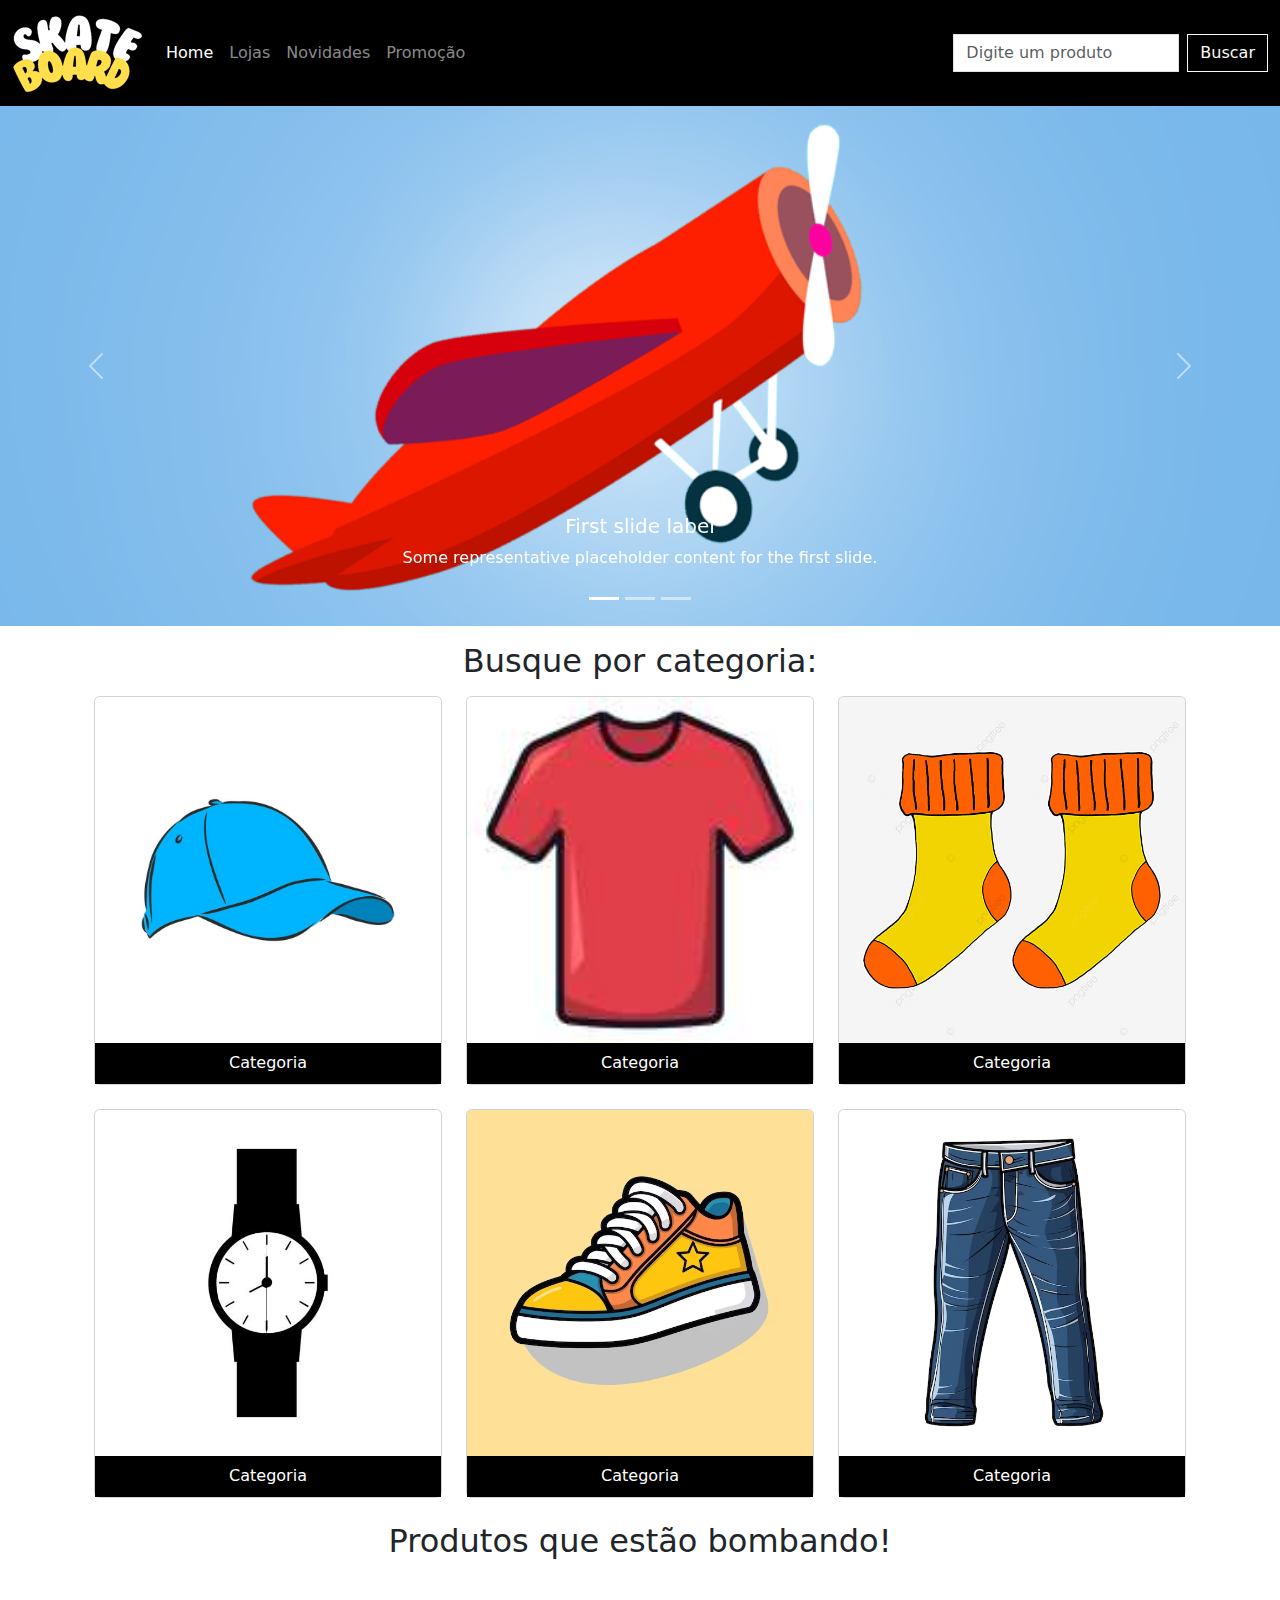
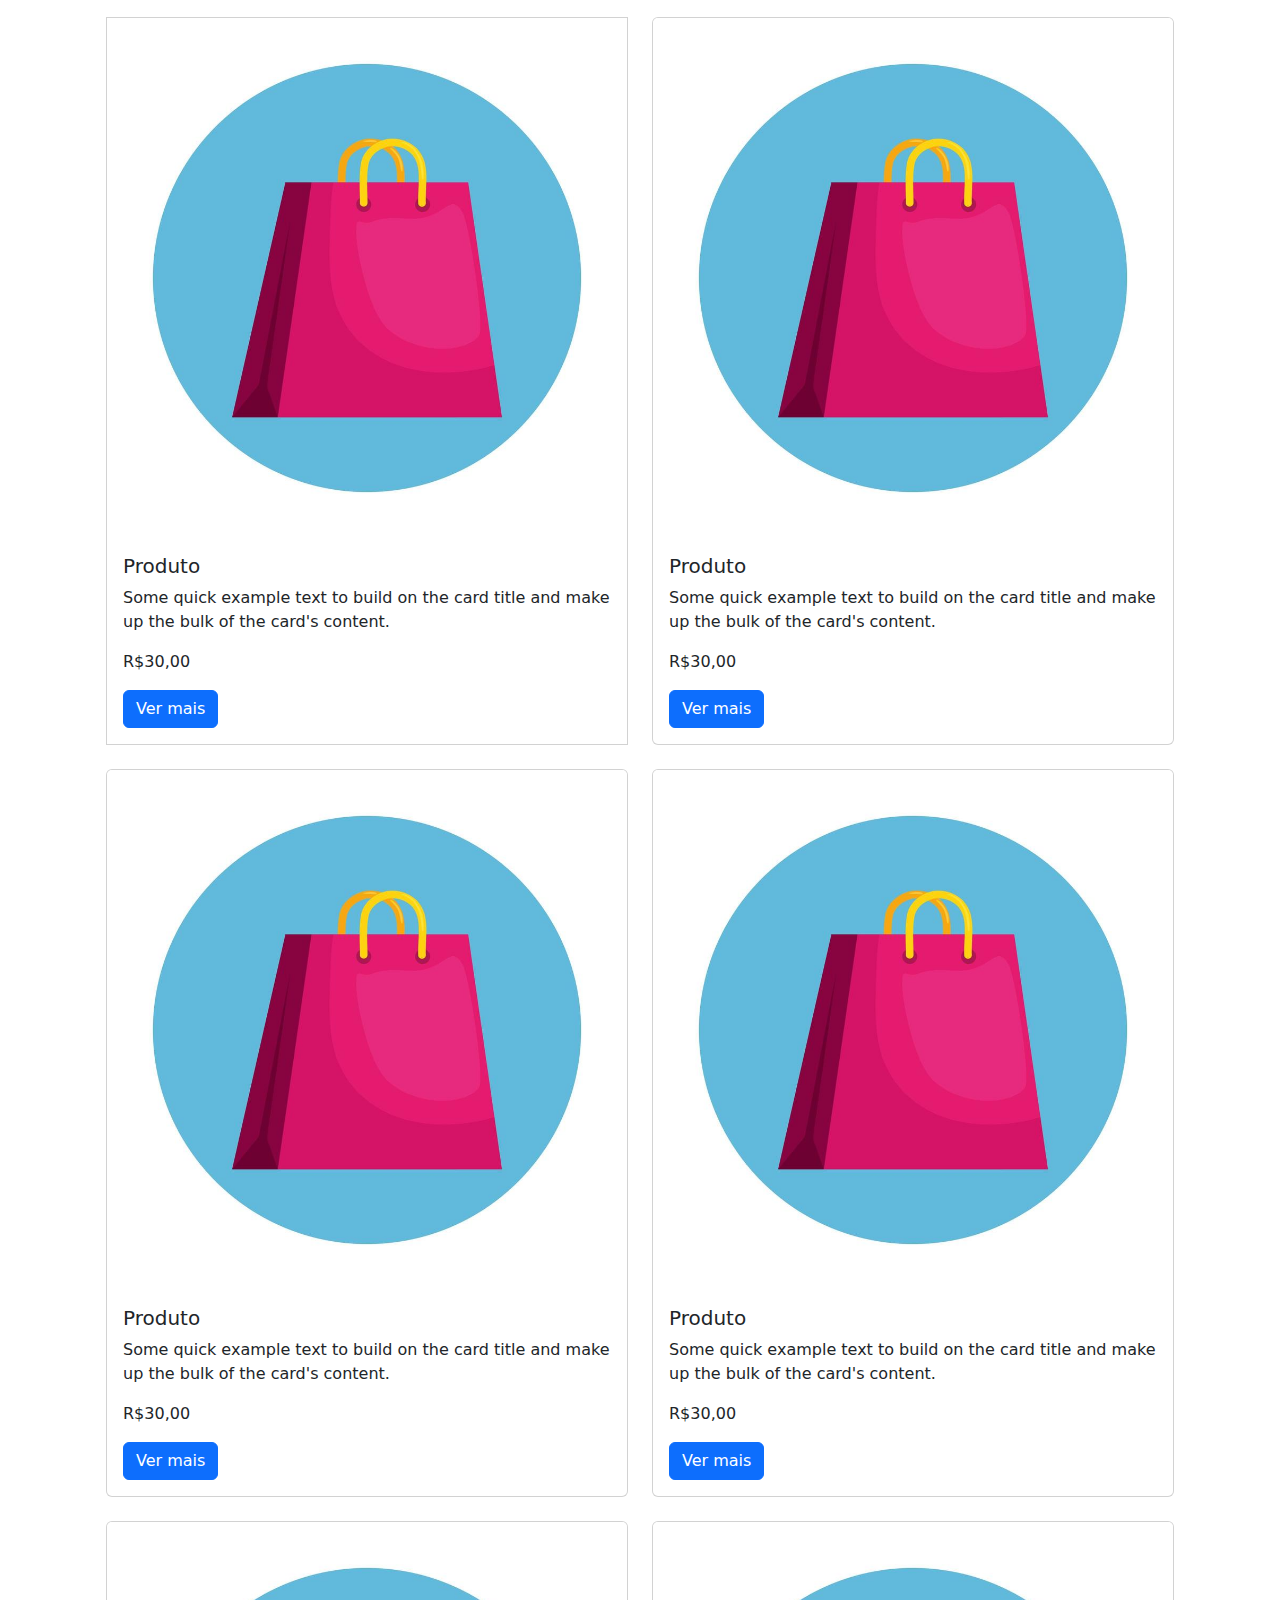
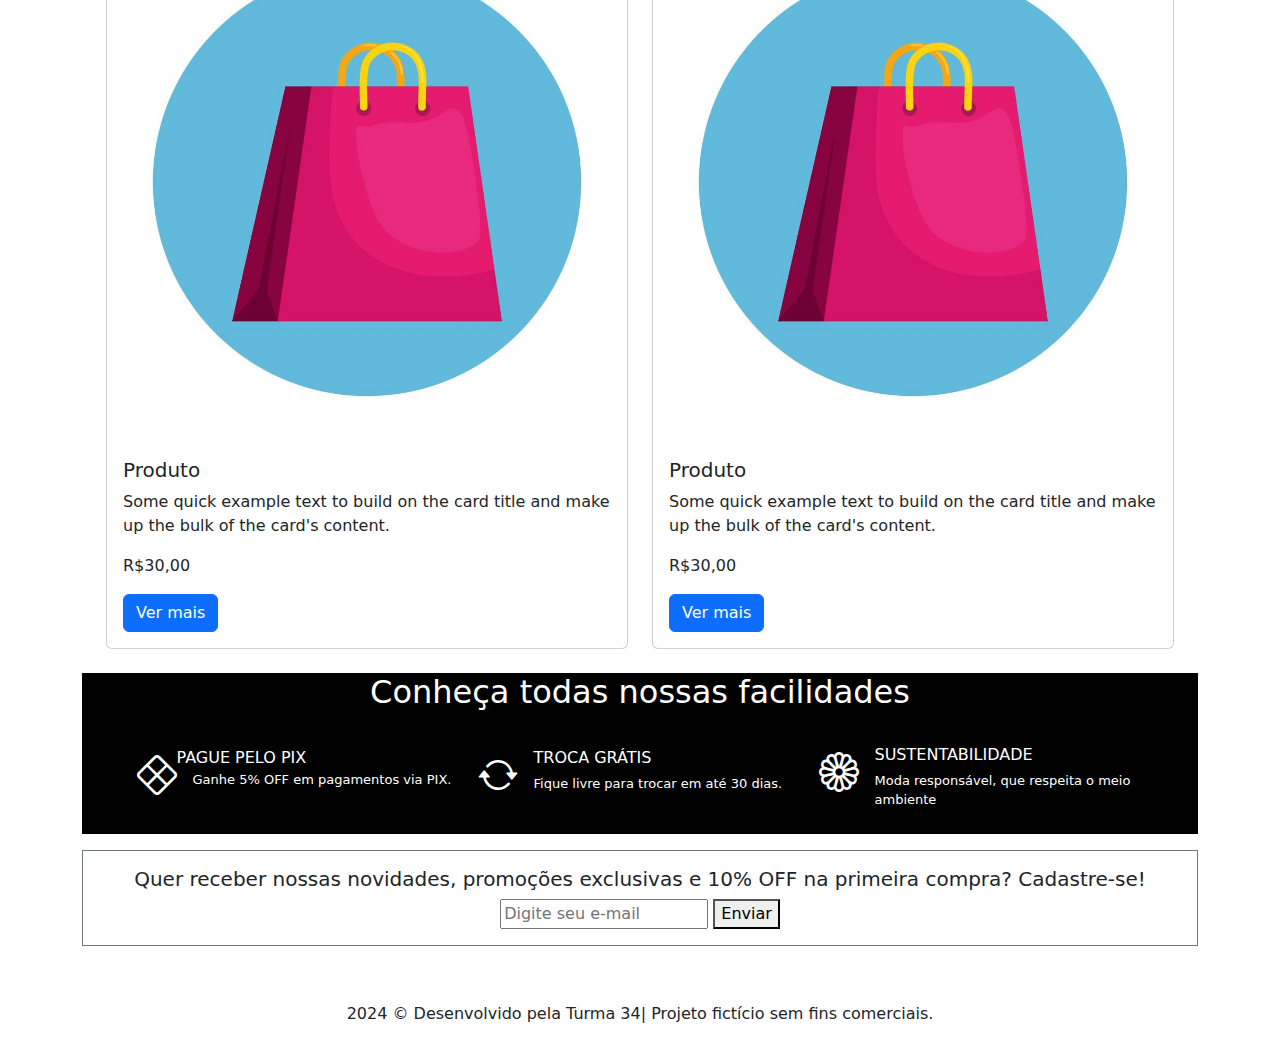
==== commit 7c784f72: "sim" ====
--- a/index.html
+++ b/index.html
@@ -16,7 +16,7 @@
 <body>
   <nav class="navbar navbar-expand-md bg-black navbar-dark">
     <div class="container-fluid">
-      <a class="navbar-brand" href="#">Meteora</a>
+      <a class="navbar-brand" href="#"><h1 class="d-block m-0"><img src="imagens/icones/logo-skate.png" alt=""></h1></a>
       <button class="navbar-toggler" type="button" data-bs-toggle="collapse" data-bs-target="#navbarSupportedContent"
         aria-controls="navbarSupportedContent" aria-expanded="false" aria-label="Toggle navigation">
         <span class="navbar-toggler-icon"></span>
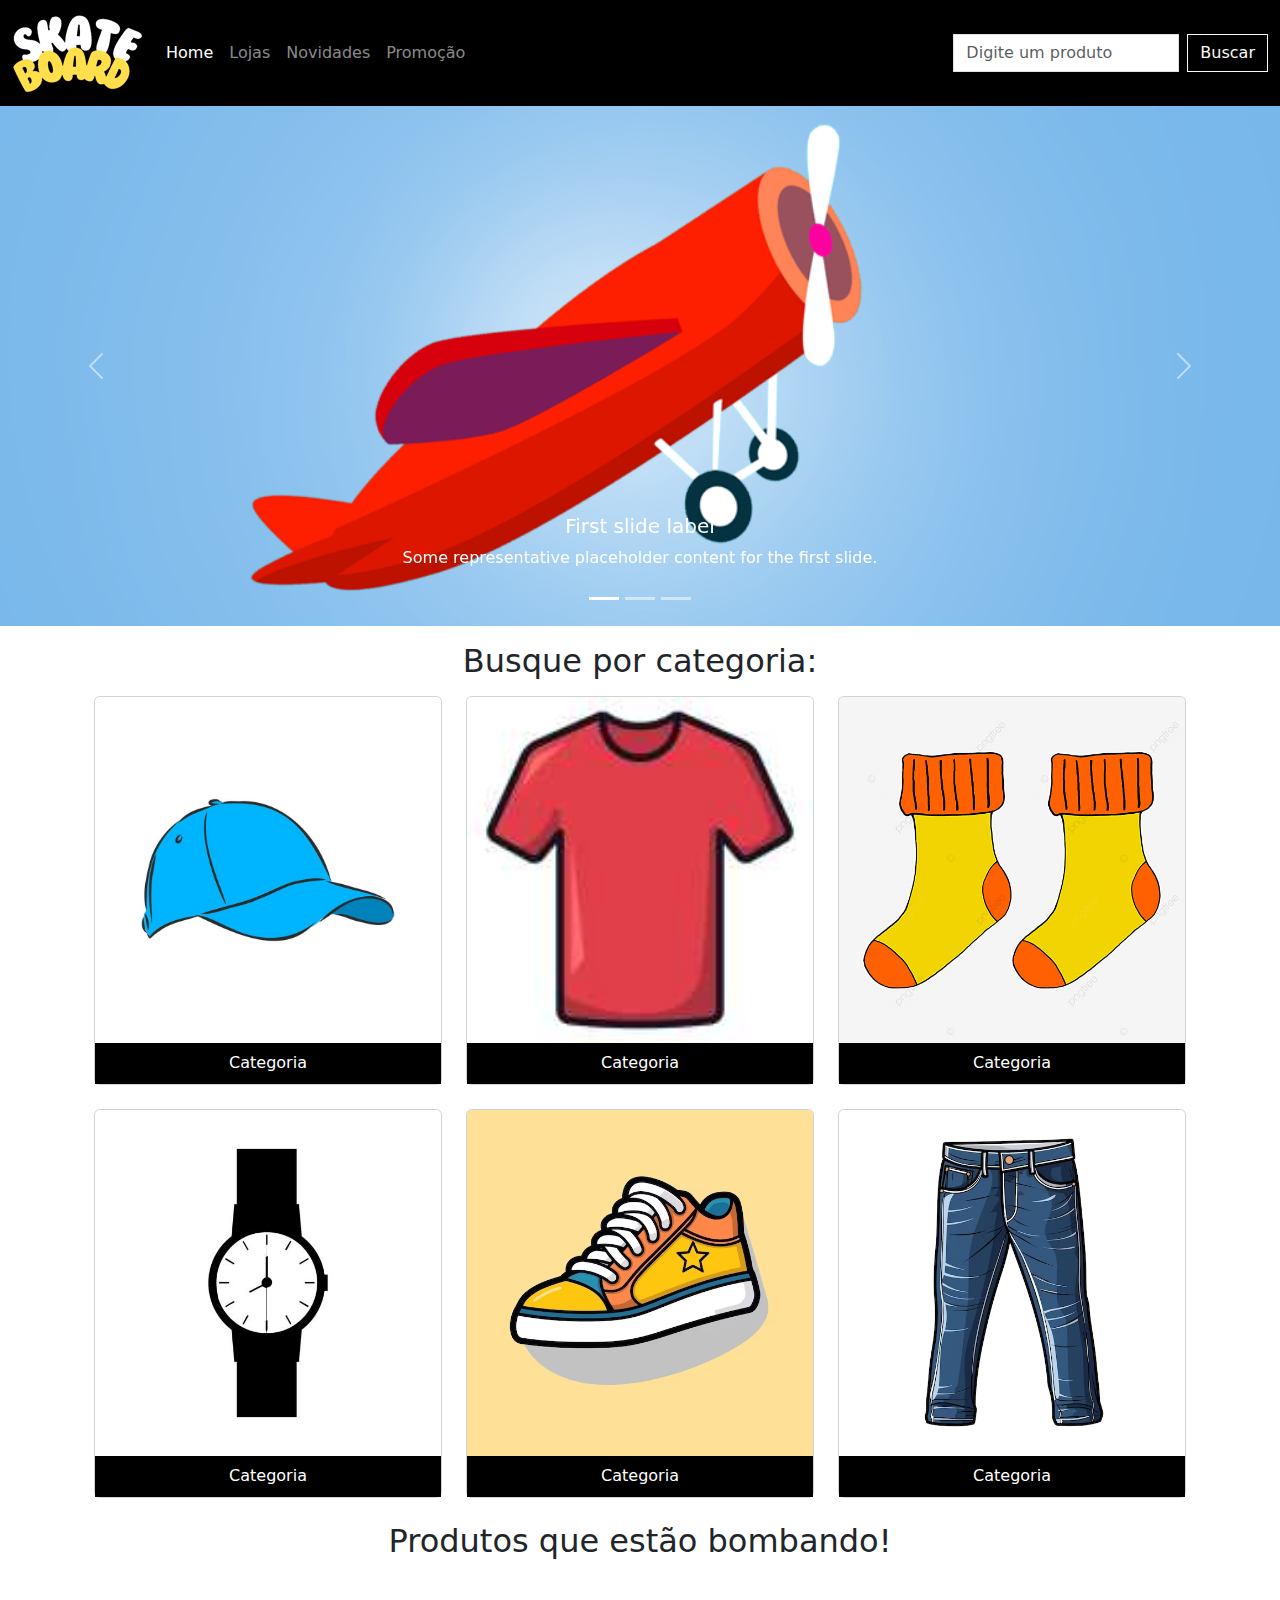
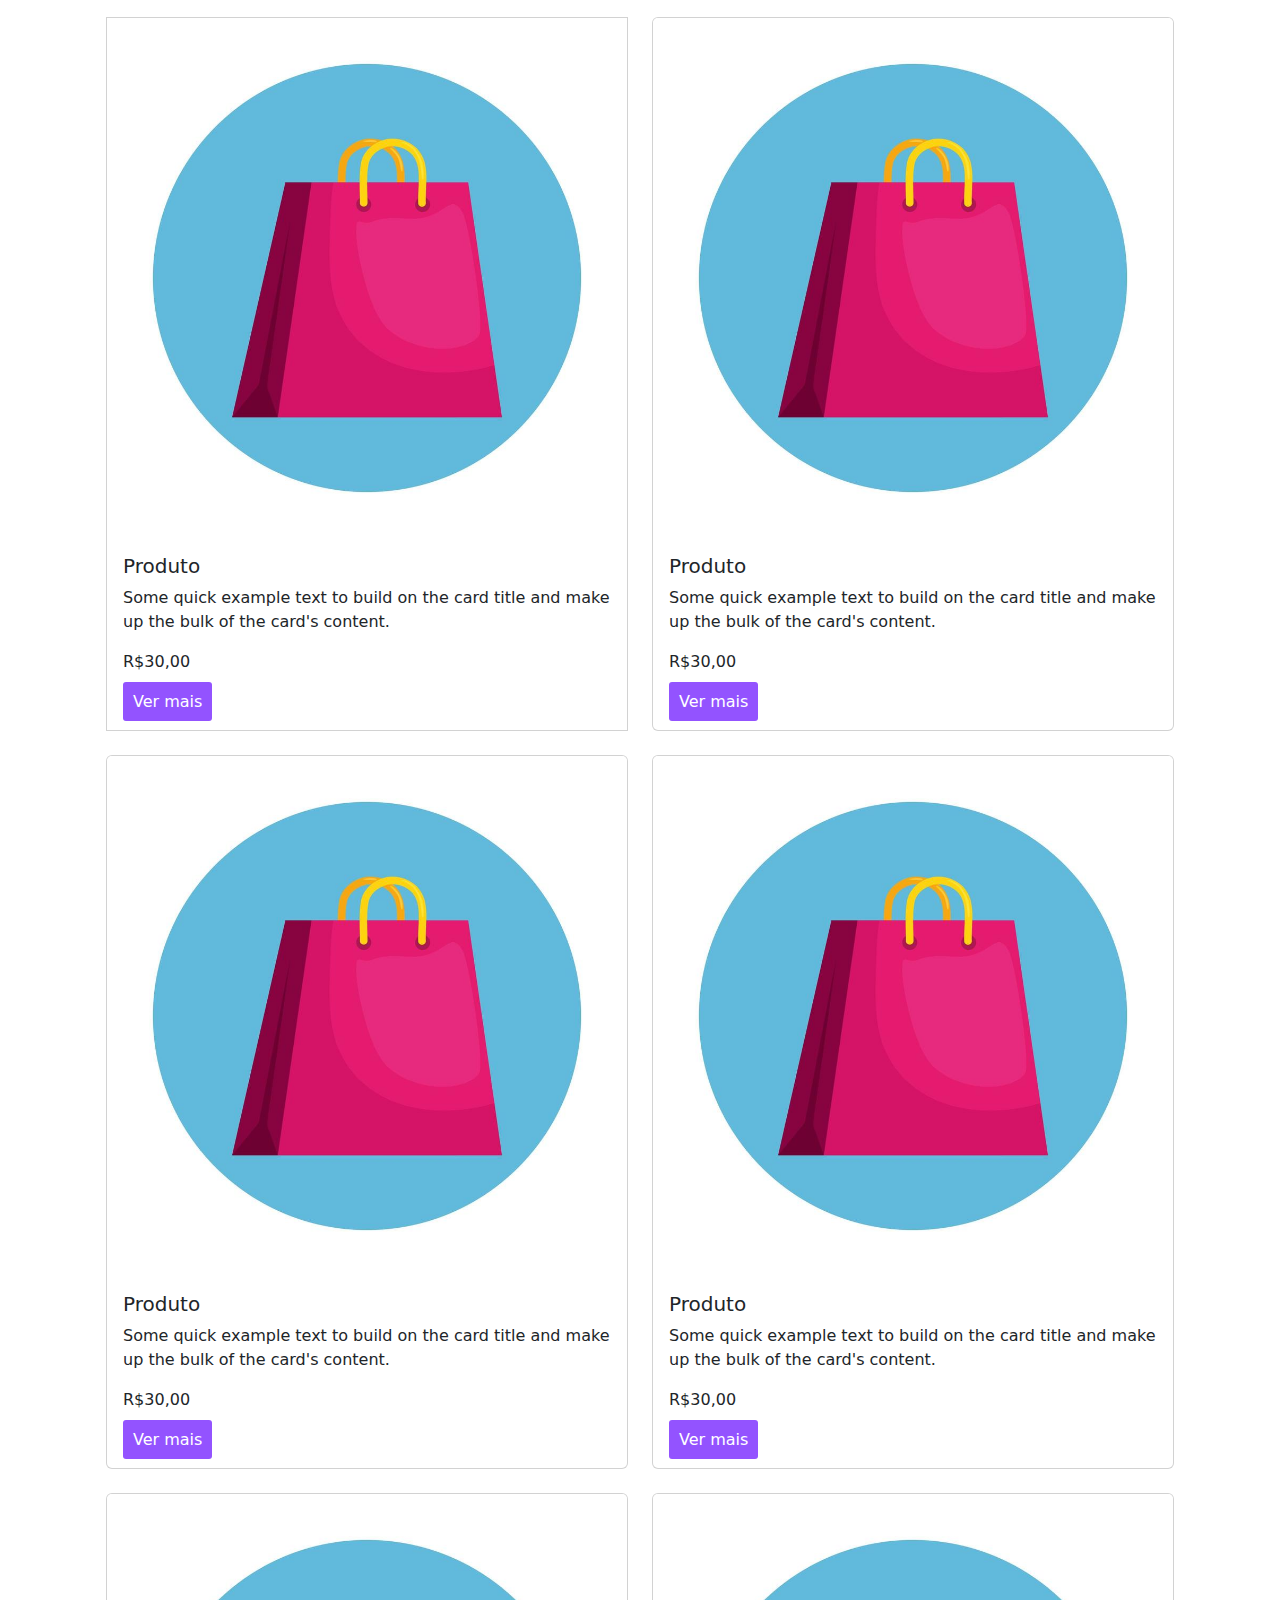
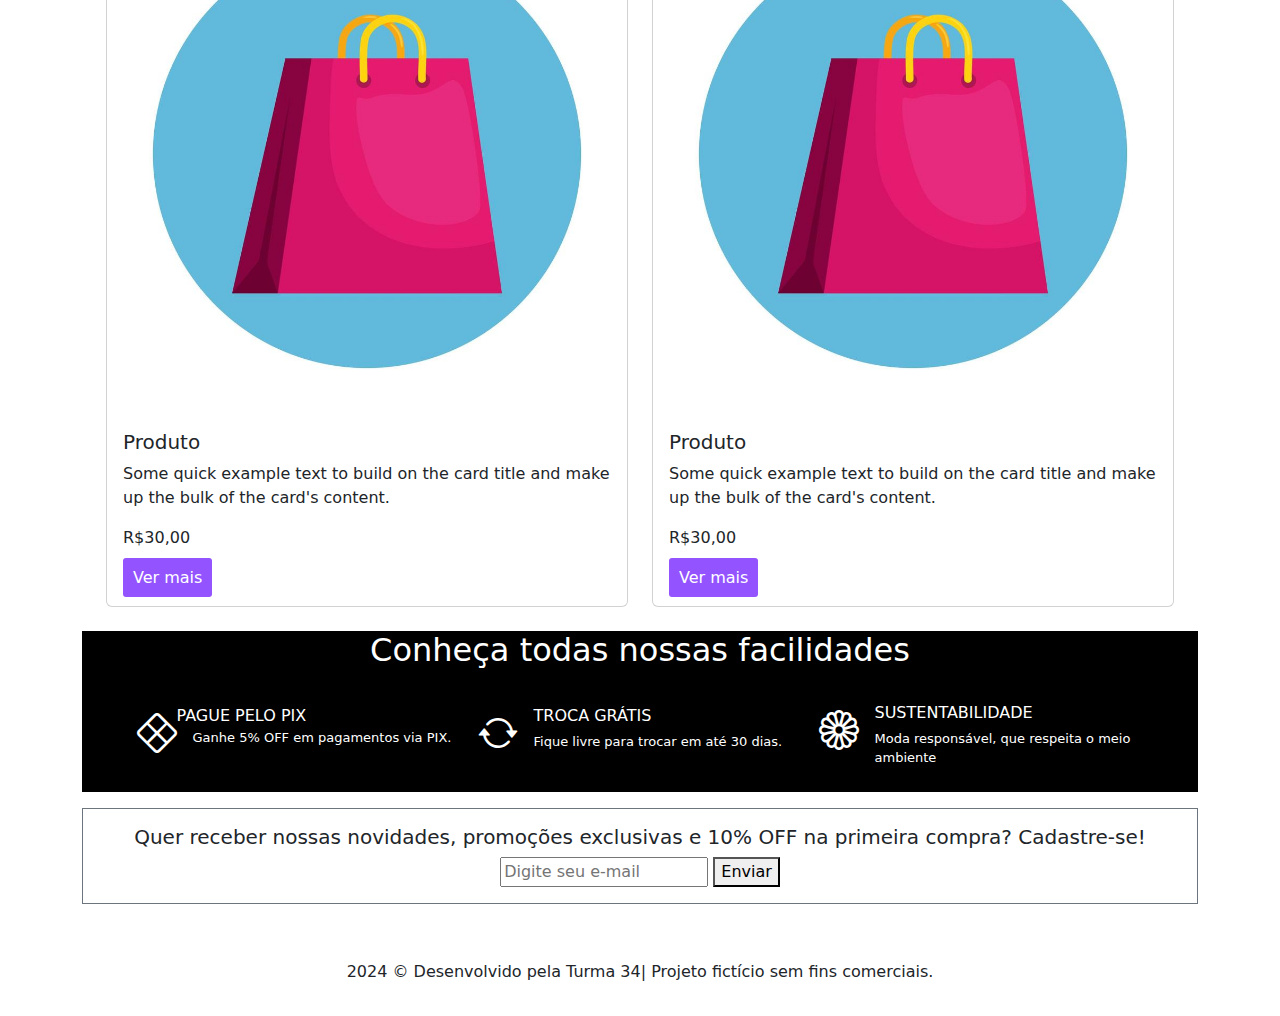
==== commit c80104d1: "sim" ====
--- a/index.html
+++ b/index.html
@@ -16,7 +16,7 @@
 <body>
   <nav class="navbar navbar-expand-md bg-black navbar-dark">
     <div class="container-fluid">
-      <a class="navbar-brand" href="#"><h1 class="d-block m-0"><img src="imagens/icones/logo-skate.png" alt=""></h1></a>
+      <a class="navbar-brand" href="#"><h1 class="m-0"><img src="imagens/icones/logo-skate.png" alt=""></h1></a>
       <button class="navbar-toggler" type="button" data-bs-toggle="collapse" data-bs-target="#navbarSupportedContent"
         aria-controls="navbarSupportedContent" aria-expanded="false" aria-label="Toggle navigation">
         <span class="navbar-toggler-icon"></span>
@@ -150,67 +150,67 @@
             <p class="card-text">Some quick example text to build on the card title and make up the bulk of the card's
               content.</p>
             <p>R$30,00</p>
-            <a href="#" class="btn btn-primary">Ver mais</a>
-          </div>
-        </div>
-      </div>
-      <div class="col-12 col-md-6 col-xxl-4">
-        <div class="card">
-          <img src="imagens/sacola.jpg" class="card-img-top" alt="...">
-          <div class="card-body">
-            <h5 class="card-title">Produto</h5>
-            <p class="card-text">Some quick example text to build on the card title and make up the bulk of the card's
-              content.</p>
-            <p>R$30,00</p>
-            <a href="#" class="btn btn-primary">Ver mais</a>
-          </div>
-        </div>
-      </div>
-      <div class="col-12 col-md-6 col-xxl-4">
-        <div class="card">
-          <img src="imagens/sacola.jpg" class="card-img-top" alt="...">
-          <div class="card-body">
-            <h5 class="card-title">Produto</h5>
-            <p class="card-text">Some quick example text to build on the card title and make up the bulk of the card's
-              content.</p>
-            <p>R$30,00</p>
-            <a href="#" class="btn btn-primary">Ver mais</a>
-          </div>
-        </div>
-      </div>
-      <div class="col-12 col-md-6 col-xxl-4">
-        <div class="card">
-          <img src="imagens/sacola.jpg" class="card-img-top" alt="...">
-          <div class="card-body">
-            <h5 class="card-title">Produto</h5>
-            <p class="card-text">Some quick example text to build on the card title and make up the bulk of the card's
-              content.</p>
-            <p>R$30,00</p>
-            <a href="#" class="btn btn-primary">Ver mais</a>
-          </div>
-        </div>
-      </div>
-      <div class="col-12 col-md-6 col-xxl-4">
-        <div class="card">
-          <img src="imagens/sacola.jpg" class="card-img-top" alt="...">
-          <div class="card-body">
-            <h5 class="card-title">Produto</h5>
-            <p class="card-text">Some quick example text to build on the card title and make up the bulk of the card's
-              content.</p>
-            <p>R$30,00</p>
-            <a href="#" class="btn btn-primary">Ver mais</a>
-          </div>
-        </div>
-      </div>
-      <div class="col-12 col-md-6 col-xxl-4">
-        <div class="card">
-          <img src="imagens/sacola.jpg" class="card-img-top" alt="...">
-          <div class="card-body">
-            <h5 class="card-title">Produto</h5>
-            <p class="card-text">Some quick example text to build on the card title and make up the bulk of the card's
-              content.</p>
-            <p>R$30,00</p>
-            <a href="#" class="btn btn-primary">Ver mais</a>
+            <a href="#" class="botao-estilizado">Ver mais</a>
+          </div>
+        </div>
+      </div>
+      <div class="col-12 col-md-6 col-xxl-4">
+        <div class="card">
+          <img src="imagens/sacola.jpg" class="card-img-top" alt="...">
+          <div class="card-body">
+            <h5 class="card-title">Produto</h5>
+            <p class="card-text">Some quick example text to build on the card title and make up the bulk of the card's
+              content.</p>
+            <p>R$30,00</p>
+            <a href="#" class="botao-estilizado">Ver mais</a>
+          </div>
+        </div>
+      </div>
+      <div class="col-12 col-md-6 col-xxl-4">
+        <div class="card">
+          <img src="imagens/sacola.jpg" class="card-img-top" alt="...">
+          <div class="card-body">
+            <h5 class="card-title">Produto</h5>
+            <p class="card-text">Some quick example text to build on the card title and make up the bulk of the card's
+              content.</p>
+            <p>R$30,00</p>
+            <a href="#" class="botao-estilizado">Ver mais</a>
+          </div>
+        </div>
+      </div>
+      <div class="col-12 col-md-6 col-xxl-4">
+        <div class="card">
+          <img src="imagens/sacola.jpg" class="card-img-top" alt="...">
+          <div class="card-body">
+            <h5 class="card-title">Produto</h5>
+            <p class="card-text">Some quick example text to build on the card title and make up the bulk of the card's
+              content.</p>
+            <p>R$30,00</p>
+            <a href="#" class="botao-estilizado">Ver mais</a>
+          </div>
+        </div>
+      </div>
+      <div class="col-12 col-md-6 col-xxl-4">
+        <div class="card">
+          <img src="imagens/sacola.jpg" class="card-img-top" alt="...">
+          <div class="card-body">
+            <h5 class="card-title">Produto</h5>
+            <p class="card-text">Some quick example text to build on the card title and make up the bulk of the card's
+              content.</p>
+            <p>R$30,00</p>
+            <a href="#" class="botao-estilizado">Ver mais</a>
+          </div>
+        </div>
+      </div>
+      <div class="col-12 col-md-6 col-xxl-4">
+        <div class="card">
+          <img src="imagens/sacola.jpg" class="card-img-top" alt="...">
+          <div class="card-body">
+            <h5 class="card-title">Produto</h5>
+            <p class="card-text">Some quick example text to build on the card title and make up the bulk of the card's
+              content.</p>
+            <p>R$30,00</p>
+            <a href="#" class="botao-estilizado">Ver mais</a>
           </div>
         </div>
       </div>
--- a/style.css
+++ b/style.css
@@ -20,9 +20,14 @@
     background-color: #198754;
 }
 
-.botao-lilas {
+.botao-estilizado{
     background-color: #9353FF;
-}
+    border-radius: 3px;
+    padding: 10px;
+    color:#fff;
+    text-decoration: none;
+  
+ }
 
 .verde-limao {
     color: #DAFF01;
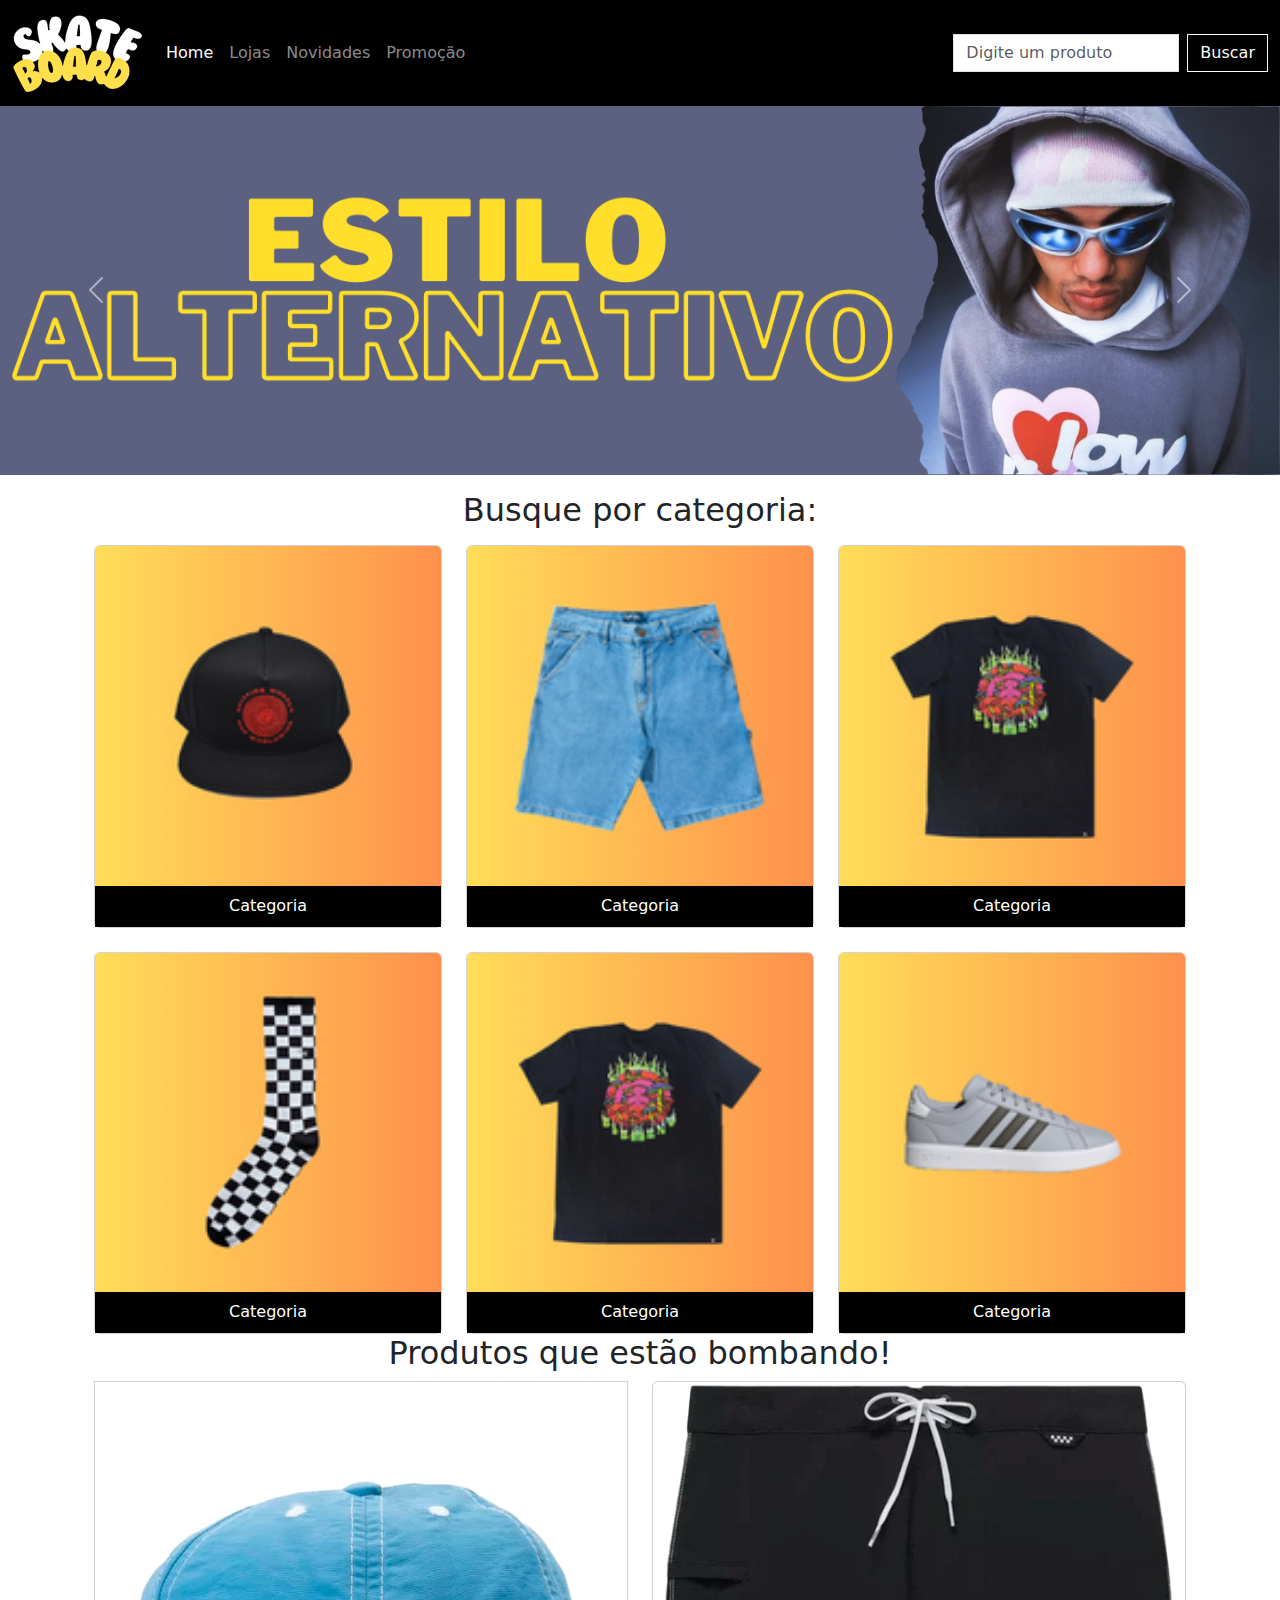
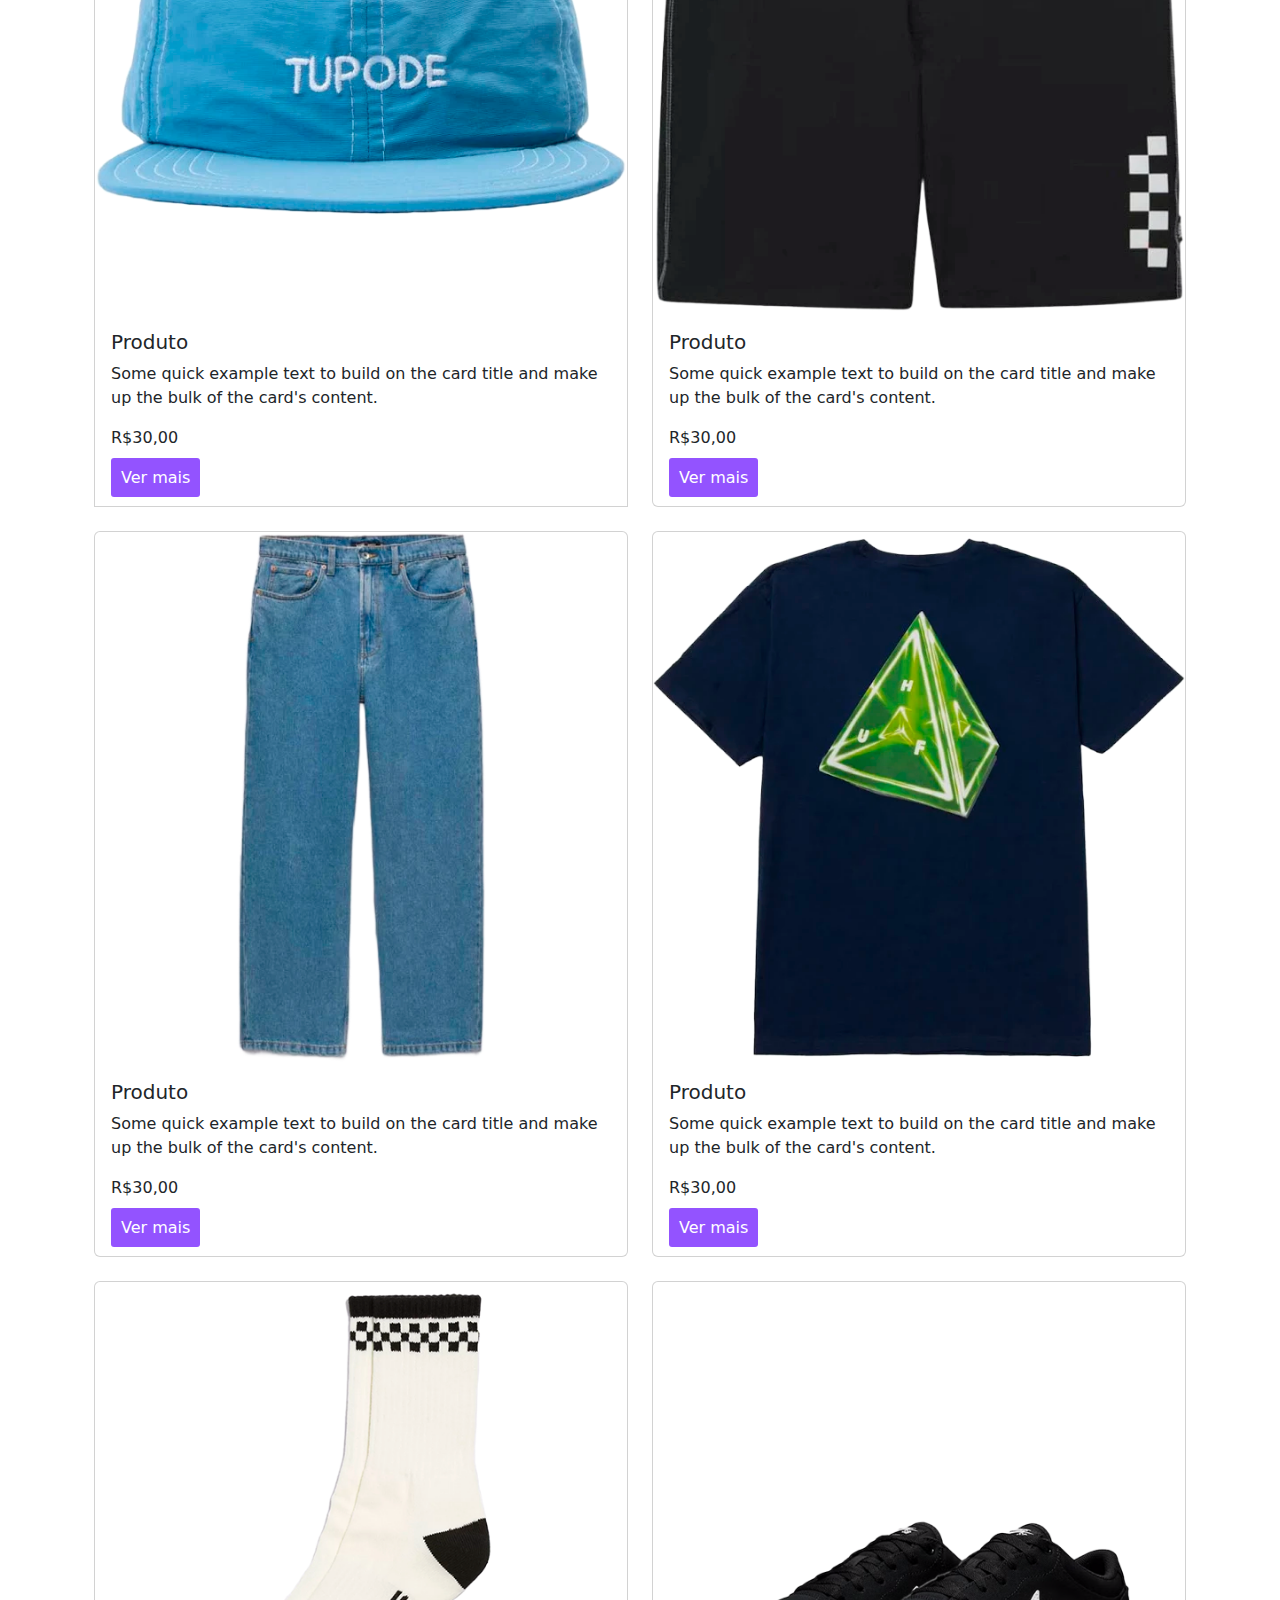
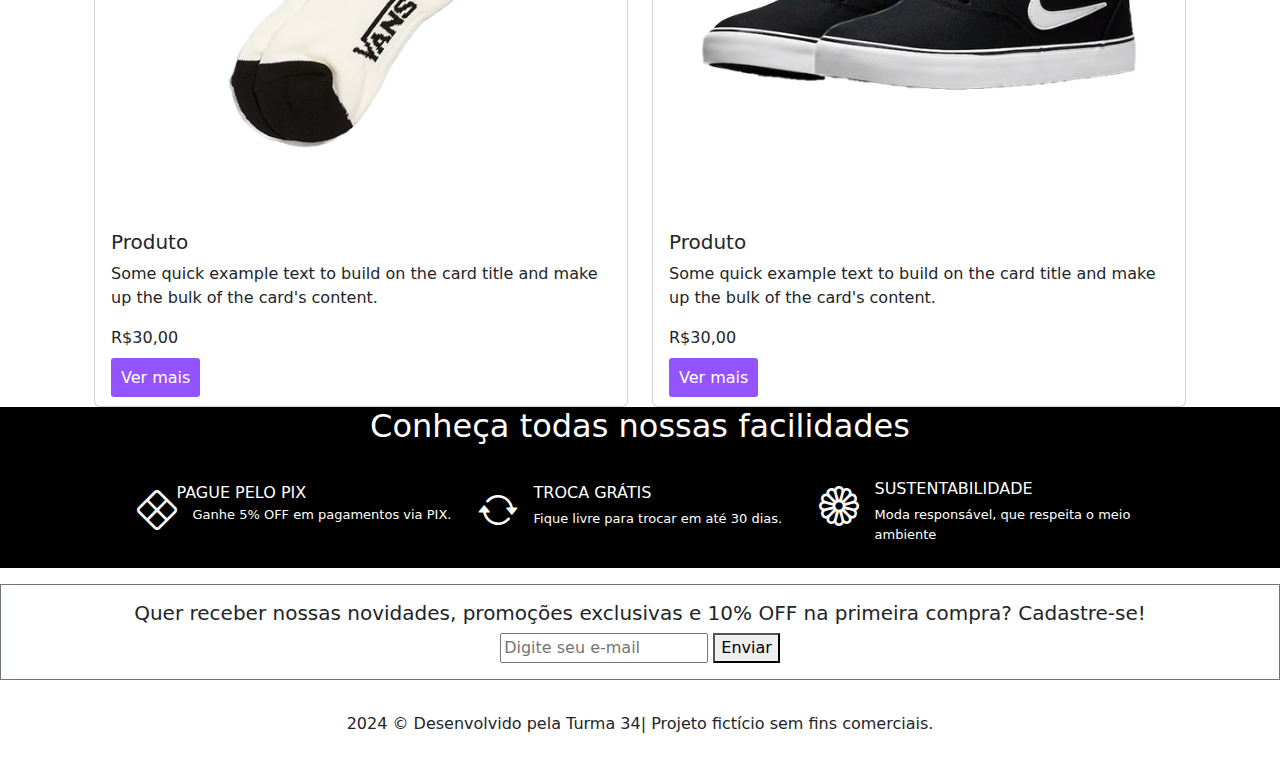
==== commit 51685ce5: "atualização grande de estilização" ====
--- a/index.html
+++ b/index.html
@@ -9,14 +9,17 @@
   <link rel="stylesheet" href="https://cdn.jsdelivr.net/npm/bootstrap-icons@1.11.3/font/bootstrap-icons.min.css">
   <link href="https://cdn.jsdelivr.net/npm/bootstrap@5.3.3/dist/css/bootstrap.min.css" rel="stylesheet"
     integrity="sha384-QWTKZyjpPEjISv5WaRU9OFeRpok6YctnYmDr5pNlyT2bRjXh0JMhjY6hW+ALEwIH" crossorigin="anonymous">
-  <link rel="shortcut icon" href="imagens/icones/Elegantthemes-Beautiful-Flat-One-Color-Skateboard.128.png" type="image/x-icon">
-  
+  <link rel="shortcut icon" href="imagens/icones/Elegantthemes-Beautiful-Flat-One-Color-Skateboard.128.png"
+    type="image/x-icon">
+
 </head>
 
 <body>
   <nav class="navbar navbar-expand-md bg-black navbar-dark">
     <div class="container-fluid">
-      <a class="navbar-brand" href="#"><h1 class="m-0"><img src="imagens/icones/logo-skate.png" alt=""></h1></a>
+      <a class="navbar-brand" href="#">
+        <h1 class="m-0"><img src="imagens/icones/logo-skate.png" alt=""></h1>
+      </a>
       <button class="navbar-toggler" type="button" data-bs-toggle="collapse" data-bs-target="#navbarSupportedContent"
         aria-controls="navbarSupportedContent" aria-expanded="false" aria-label="Toggle navigation">
         <span class="navbar-toggler-icon"></span>
@@ -44,55 +47,56 @@
     </div>
   </nav>
 
-  <div id="carouselExampleCaptions" class="carousel slide" data-bs-slide="carousel">
-    <div class="carousel-indicators">
-      <button type="button" data-bs-target="#carouselExampleCaptions" data-bs-slide-to="0" class="active"
-        aria-current="true" aria-label="Slide 1"></button>
-      <button type="button" data-bs-target="#carouselExampleCaptions" data-bs-slide-to="1"
-        aria-label="Slide 2"></button>
-      <button type="button" data-bs-target="#carouselExampleCaptions" data-bs-slide-to="2"
-        aria-label="Slide 3"></button>
-    </div>
+  <div id="carouselExampleControls" class="carousel slide" data-bs-ride="carousel">
     <div class="carousel-inner">
       <div class="carousel-item active">
-        <img src="./imagens/aviao-redimen.png" class="d-block w-100" alt="...">
-        <div class="carousel-caption d-none d-md-block">
-          <h5>First slide label</h5>
-          <p>Some representative placeholder content for the first slide.</p>
-        </div>
+        <img class="d-md-none d-block w-100" src="imagens/mobile/carousel-1.png"
+        alt="Camiseta masculina de manga na cor verde, com bolso, com detalhe vermelho.">
+        <img class="d-none d-md-block d-xl-none w-100" src="imagens/tablet/carroussel-1.png"
+        alt="Camiseta masculina de manga na cor verde, com bolso, com detalhe vermelho.">
+        <img class="d-none d-xl-block w-100" src="imagens/desktop/carousel-1.png"
+        alt="Camiseta masculina de manga na cor verde, com bolso, com detalhe vermelho.">
       </div>
       <div class="carousel-item">
-        <img src="./imagens/aviao.png" class="d-block w-100" alt="...">
-        <div class="carousel-caption d-none d-md-block">
-          <h5>Second slide label</h5>
-          <p>Some representative placeholder content for the second slide.</p>
-        </div>
+        <img class="d-md-none d-block w-100" src="imagens/mobile/carousel-2.png"
+        alt="Camiseta masculina de manga na cor verde, com bolso, com detalhe vermelho.">
+        <img class="d-none d-md-block d-xl-none w-100" src="imagens/tablet/carousel-2.png"
+        alt="Camiseta masculina de manga na cor verde, com bolso, com detalhe vermelho.">
+        <img class="d-none d-xl-block w-100" src="imagens/desktop/carousel-2.png"
+        alt="Camiseta masculina de manga na cor verde, com bolso, com detalhe vermelho.">
       </div>
       <div class="carousel-item">
-        <img src="./imagens/aviao.png" class="d-block w-100" alt="...">
-        <div class="carousel-caption d-none d-md-block">
-          <h5>Third slide label</h5>
-          <p>Some representative placeholder content for the third slide.</p>
-        </div>
-      </div>
-    </div>
-    <button class="carousel-control-prev" type="button" data-bs-target="#carouselExampleCaptions" data-bs-slide="prev">
+        <img class="d-md-none d-block w-100" src="imagens/mobile/carousel-3.png"
+        alt="Camiseta masculina de manga na cor verde, com bolso, com detalhe vermelho.">
+        <img class="d-none d-md-block d-xl-none w-100" src="imagens/tablet/carousel-3.png"
+        alt="Camiseta masculina de manga na cor verde, com bolso, com detalhe vermelho.">
+        <img class="d-none d-xl-block w-100" src="imagens/desktop/CAROUSEL-3.png"
+        alt="Camiseta masculina de manga na cor verde, com bolso, com detalhe vermelho.">
+      </div>
+    </div>
+    <button class="carousel-control-prev" type="button" data-bs-target="#carouselExampleControls" data-bs-slide="prev">
       <span class="carousel-control-prev-icon" aria-hidden="true"></span>
       <span class="visually-hidden">Previous</span>
     </button>
-    <button class="carousel-control-next" type="button" data-bs-target="#carouselExampleCaptions" data-bs-slide="next">
+    <button class="carousel-control-next" type="button" data-bs-target="#carouselExampleControls" data-bs-slide="next">
       <span class="carousel-control-next-icon" aria-hidden="true"></span>
       <span class="visually-hidden">Next</span>
     </button>
   </div>
 
+
   <h2 class="text-center my-3">Busque por categoria:</h2>
+  
 
   <div class="container row mx-auto g-4">
-
-    <div class="col-6 col-md-4 col-xxl-2">
-      <div class="card">
-        <img src="imagens/boné.jpg" class="card-img-top" alt="">
+    <div class="col-6 col-md-4 col-xxl-2">
+      <div class="card">
+        <img class="d-md-none d-block card-img-top" src="imagens/mobile/boné.png"
+        alt="Camiseta masculina de manga na cor verde, com bolso, com detalhe vermelho.">
+        <img class="d-none d-md-block d-xl-none card-img-top" src="imagens/tablet/boné.png"
+        alt="Camiseta masculina de manga na cor verde, com bolso, com detalhe vermelho.">
+        <img class="d-none d-xl-block card-img-top" src="imagens/desktop/boné.png"
+        alt="Camiseta masculina de manga na cor verde, com bolso, com detalhe vermelho.">
         <div class="card-header bg-black text-bg-dark">
           <p class="text-center card-text">Categoria </p>
         </div>
@@ -100,124 +104,149 @@
     </div>
     <div class="col-6 col-md-4 col-xxl-2  ">
       <div class="card">
-        <img src="imagens/camiseta-redimen.jpg" class="card-img-top" alt="...">
-        <div class="card-header bg-black text-bg-dark">
-          <p class="text-center card-text">Categoria</p>
-        </div>
-      </div>
-    </div>
-    <div class="col-6 col-md-4 col-xxl-2">
-      <div class="card">
-        <img src="imagens/meias.jpg" class="card-img-top" alt="...">
-        <div class="card-header bg-black text-bg-dark">
-          <p class="text-center card-text">Categoria</p>
-        </div>
-      </div>
-    </div>
-    <div class="col-6 col-md-4 col-xxl-2">
-      <div class="card">
-        <img src="imagens/relógio.jpg" class="card-img-top" alt="...">
-        <div class="card-header bg-black text-bg-dark">
-          <p class="text-center card-text">Categoria</p>
-        </div>
-      </div>
-    </div>
-    <div class="col-6 col-md-4 col-xxl-2">
-      <div class="card">
-        <img src="imagens/tenis.jpg" class="card-img-top" alt="...">
-        <div class="card-header bg-black text-bg-dark">
-          <p class="text-center card-text">Categoria</p>
-        </div>
-      </div>
-    </div>
-    <div class="col-6 col-md-4 col-xxl-2">
-      <div class="card">
-        <img src="imagens/calça.jpg" class="card-img-top" alt="...">
-        <div class="card-header bg-black text-bg-dark">
-          <p class="text-center card-text">Categoria</p>
-        </div>
-      </div>
-    </div>
-
-    <h2 class="text-center">Produtos que estão bombando!</h2>
-
-    <div class="container row mx-auto g-4">
+        <img class="d-md-none d-block card-img-top" src="imagens/mobile/bermuda.png"
+        alt="Camiseta masculina de manga na cor verde, com bolso, com detalhe vermelho.">
+        <img class="d-none d-md-block d-xl-none card-img-top" src="imagens/tablet/bermuda.png"
+        alt="Camiseta masculina de manga na cor verde, com bolso, com detalhe vermelho.">
+        <img class="d-none d-xl-block card-img-top" src="imagens/desktop/bermuda.png"
+        alt="Camiseta masculina de manga na cor verde, com bolso, com detalhe vermelho.">
+        <div class="card-header bg-black text-bg-dark">
+          <p class="text-center card-text">Categoria</p>
+        </div>
+      </div>
+    </div>
+    <div class="col-6 col-md-4 col-xxl-2">
+      <div class="card">
+        <img class="d-md-none d-block card-img-top" src="imagens/mobile/camiseta.png"
+        alt="Camiseta masculina de manga na cor verde, com bolso, com detalhe vermelho.">
+        <img class="d-none d-md-block d-xl-none card-img-top" src="imagens/tablet/camiseta.png"
+        alt="Camiseta masculina de manga na cor verde, com bolso, com detalhe vermelho.">
+        <img class="d-none d-xl-block card-img-top" src="imagens/desktop/camiseta.png"
+        alt="Camiseta masculina de manga na cor verde, com bolso, com detalhe vermelho.">
+        <div class="card-header bg-black text-bg-dark">
+          <p class="text-center card-text">Categoria</p>
+        </div>
+      </div>
+    </div>
+    <div class="col-6 col-md-4 col-xxl-2">
+      <div class="card">
+        <img class="d-md-none d-block card-img-top" src="imagens/mobile/meia.png"
+        alt="Camiseta masculina de manga na cor verde, com bolso, com detalhe vermelho.">
+        <img class="d-none d-md-block d-xl-none card-img-top" src="imagens/tablet/meia.png"
+        alt="Camiseta masculina de manga na cor verde, com bolso, com detalhe vermelho.">
+        <img class="d-none d-xl-block card-img-top" src="imagens/desktop/meia.png"
+        alt="Camiseta masculina de manga na cor verde, com bolso, com detalhe vermelho.">
+        <div class="card-header bg-black text-bg-dark">
+          <p class="text-center card-text">Categoria</p>
+        </div>
+      </div>
+    </div>
+    <div class="col-6 col-md-4 col-xxl-2">
+      <div class="card">
+        <img class="d-md-none d-block card-img-top" src="imagens/mobile/camiseta.png"
+        alt="Camiseta masculina de manga na cor verde, com bolso, com detalhe vermelho.">
+        <img class="d-none d-md-block d-xl-none card-img-top" src="imagens/tablet/camiseta.png"
+        alt="Camiseta masculina de manga na cor verde, com bolso, com detalhe vermelho.">
+        <img class="d-none d-xl-block card-img-top" src="imagens/desktop/camiseta.png"
+        alt="Camiseta masculina de manga na cor verde, com bolso, com detalhe vermelho.">
+        <div class="card-header bg-black text-bg-dark">
+          <p class="text-center card-text">Categoria</p>
+        </div>
+      </div>
+    </div>
+    <div class="col-6 col-md-4 col-xxl-2">
+      <div class="card">
+        <img class="d-md-none d-block card-img-top" src="imagens/mobile/tenis.png"
+        alt="Camiseta masculina de manga na cor verde, com bolso, com detalhe vermelho.">
+        <img class="d-none d-md-block d-xl-none card-img-top" src="imagens/tablet/tenis.png"
+        alt="Camiseta masculina de manga na cor verde, com bolso, com detalhe vermelho.">
+        <img class="d-none d-xl-block card-img-top" src="imagens/desktop/tenis.png"
+        alt="Camiseta masculina de manga na cor verde, com bolso, com detalhe vermelho.">
+        <div class="card-header bg-black text-bg-dark">
+          <p class="text-center card-text">Categoria</p>
+        </div>
+      </div>
+    </div>
+  </div>  
+
+  <h2 class="text-center">Produtos que estão bombando!</h2>
+
+  <div class="container row mx-auto g-4">
       <div class="col-12 col-md-6 col-xxl-4">
         <div class="card rounded-0">
-          <img src="imagens/sacola.jpg" class="card-img-top" alt="...">
-          <div class="card-body">
-            <h5 class="card-title">Produto</h5>
-            <p class="card-text">Some quick example text to build on the card title and make up the bulk of the card's
-              content.</p>
-            <p>R$30,00</p>
-            <a href="#" class="botao-estilizado">Ver mais</a>
-          </div>
-        </div>
-      </div>
-      <div class="col-12 col-md-6 col-xxl-4">
-        <div class="card">
-          <img src="imagens/sacola.jpg" class="card-img-top" alt="...">
-          <div class="card-body">
-            <h5 class="card-title">Produto</h5>
-            <p class="card-text">Some quick example text to build on the card title and make up the bulk of the card's
-              content.</p>
-            <p>R$30,00</p>
-            <a href="#" class="botao-estilizado">Ver mais</a>
-          </div>
-        </div>
-      </div>
-      <div class="col-12 col-md-6 col-xxl-4">
-        <div class="card">
-          <img src="imagens/sacola.jpg" class="card-img-top" alt="...">
-          <div class="card-body">
-            <h5 class="card-title">Produto</h5>
-            <p class="card-text">Some quick example text to build on the card title and make up the bulk of the card's
-              content.</p>
-            <p>R$30,00</p>
-            <a href="#" class="botao-estilizado">Ver mais</a>
-          </div>
-        </div>
-      </div>
-      <div class="col-12 col-md-6 col-xxl-4">
-        <div class="card">
-          <img src="imagens/sacola.jpg" class="card-img-top" alt="...">
-          <div class="card-body">
-            <h5 class="card-title">Produto</h5>
-            <p class="card-text">Some quick example text to build on the card title and make up the bulk of the card's
-              content.</p>
-            <p>R$30,00</p>
-            <a href="#" class="botao-estilizado">Ver mais</a>
-          </div>
-        </div>
-      </div>
-      <div class="col-12 col-md-6 col-xxl-4">
-        <div class="card">
-          <img src="imagens/sacola.jpg" class="card-img-top" alt="...">
-          <div class="card-body">
-            <h5 class="card-title">Produto</h5>
-            <p class="card-text">Some quick example text to build on the card title and make up the bulk of the card's
-              content.</p>
-            <p>R$30,00</p>
-            <a href="#" class="botao-estilizado">Ver mais</a>
-          </div>
-        </div>
-      </div>
-      <div class="col-12 col-md-6 col-xxl-4">
-        <div class="card">
-          <img src="imagens/sacola.jpg" class="card-img-top" alt="...">
-          <div class="card-body">
-            <h5 class="card-title">Produto</h5>
-            <p class="card-text">Some quick example text to build on the card title and make up the bulk of the card's
-              content.</p>
-            <p>R$30,00</p>
-            <a href="#" class="botao-estilizado">Ver mais</a>
-          </div>
-        </div>
-      </div>
-
-    </div>
-
-   <section class="pb-4 bg-black text-bg-primary">
+          <img src="/imagens/produtos em destaque/bone-tupode.png" class="card-img-top" alt="...">
+          <div class="card-body">
+            <h5 class="card-title">Produto</h5>
+            <p class="card-text">Some quick example text to build on the card title and make up the bulk of the card's
+              content.</p>
+            <p>R$30,00</p>
+            <a href="#" class="botao-estilizado">Ver mais</a>
+          </div>
+        </div>
+      </div>
+      <div class="col-12 col-md-6 col-xxl-4">
+        <div class="card">
+          <img src="/imagens/produtos em destaque/bermuda-vans.png" class="card-img-top" alt="...">
+          <div class="card-body">
+            <h5 class="card-title">Produto</h5>
+            <p class="card-text">Some quick example text to build on the card title and make up the bulk of the card's
+              content.</p>
+            <p>R$30,00</p>
+            <a href="#" class="botao-estilizado">Ver mais</a>
+          </div>
+        </div>
+      </div>
+      <div class="col-12 col-md-6 col-xxl-4">
+        <div class="card">
+          <img src="/imagens/produtos em destaque/calca-vans.png" class="card-img-top" alt="...">
+          <div class="card-body">
+            <h5 class="card-title">Produto</h5>
+            <p class="card-text">Some quick example text to build on the card title and make up the bulk of the card's
+              content.</p>
+            <p>R$30,00</p>
+            <a href="#" class="botao-estilizado">Ver mais</a>
+          </div>
+        </div>
+      </div>
+      <div class="col-12 col-md-6 col-xxl-4">
+        <div class="card">
+          <img src="/imagens/produtos em destaque/camiseta-huf.png" class="card-img-top" alt="...">
+          <div class="card-body">
+            <h5 class="card-title">Produto</h5>
+            <p class="card-text">Some quick example text to build on the card title and make up the bulk of the card's
+              content.</p>
+            <p>R$30,00</p>
+            <a href="#" class="botao-estilizado">Ver mais</a>
+          </div>
+        </div>
+      </div>
+      <div class="col-12 col-md-6 col-xxl-4">
+        <div class="card">
+          <img src="/imagens/produtos em destaque/meia-vans.png" class="card-img-top" alt="...">
+          <div class="card-body">
+            <h5 class="card-title">Produto</h5>
+            <p class="card-text">Some quick example text to build on the card title and make up the bulk of the card's
+              content.</p>
+            <p>R$30,00</p>
+            <a href="#" class="botao-estilizado">Ver mais</a>
+          </div>
+        </div>
+      </div>
+      <div class="col-12 col-md-6 col-xxl-4">
+        <div class="card">
+          <img src="/imagens/produtos em destaque/tenis-nike.png" class="card-img-top" alt="...">
+          <div class="card-body">
+            <h5 class="card-title">Produto</h5>
+            <p class="card-text">Some quick example text to build on the card title and make up the bulk of the card's
+              content.</p>
+            <p>R$30,00</p>
+            <a href="#" class="botao-estilizado">Ver mais</a>
+          </div>
+        </div>
+      </div>
+    </div>
+
+    <section class="pb-4 bg-black text-bg-primary">
       <h2 class="text-center pb-4">Conheça todas nossas facilidades</h2>
       
       <div class="d-flex flex-column flex-lg-row justify-content-center align-items-center gap-3 px-3">
@@ -245,11 +274,13 @@
       </div>
     </section>
 
+
     <form class="border border-secondary m-3 p-3 mx-auto text-center">
       <h5>Quer receber nossas novidades, promoções exclusivas e 10% OFF na primeira compra? Cadastre-se!</h5>
       <div>
-        <input type="email" placeholder="Digite seu e-mail" aria-label="Digite seu e-mail" aria-describedby="button-addon2" /> 
-  <button type="button" id="button-addon2">Enviar</button>
+        <input type="email" placeholder="Digite seu e-mail" aria-label="Digite seu e-mail"
+          aria-describedby="button-addon2" />
+        <button type="button" id="button-addon2">Enviar</button>
       </div>
     </form>
 
--- a/style.css
+++ b/style.css
@@ -31,4 +31,9 @@
 
 .verde-limao {
     color: #DAFF01;
-}+}
+
+.facilidades-color{
+    background-color: #198754;
+}
+
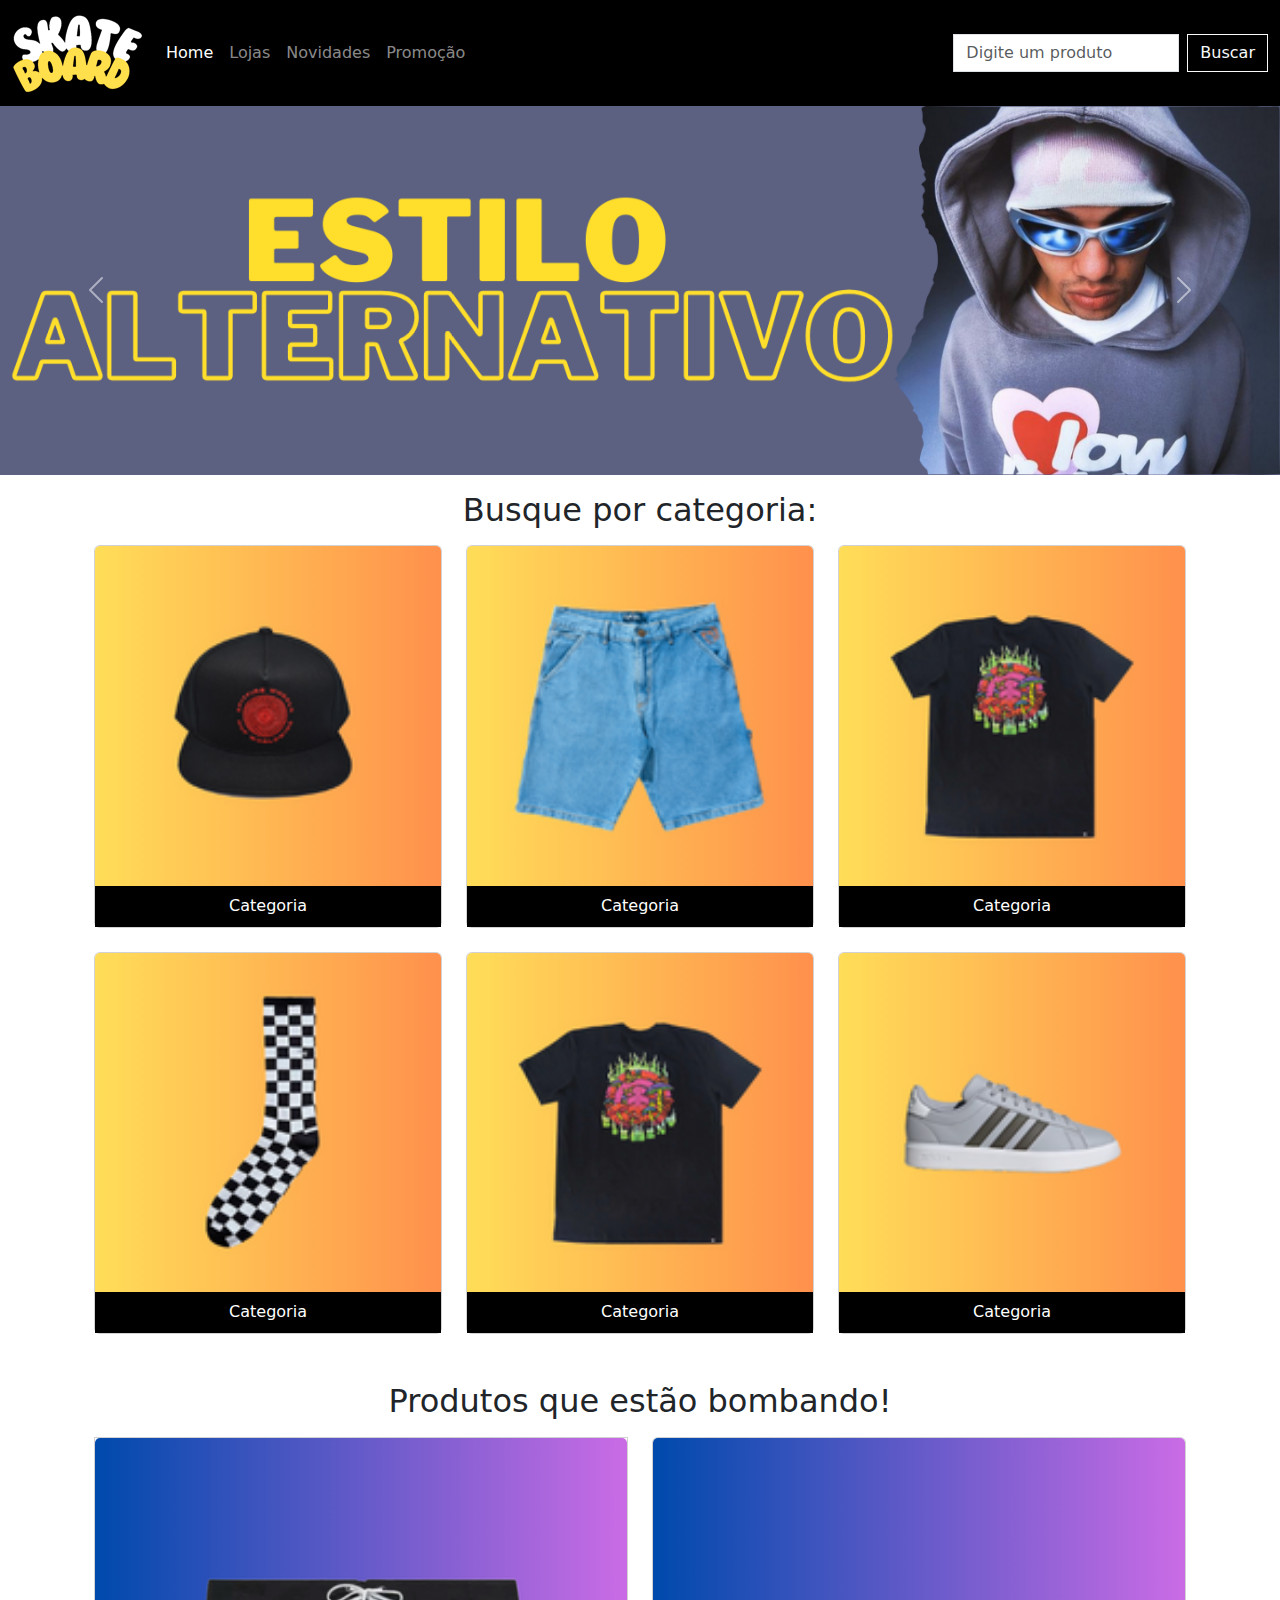
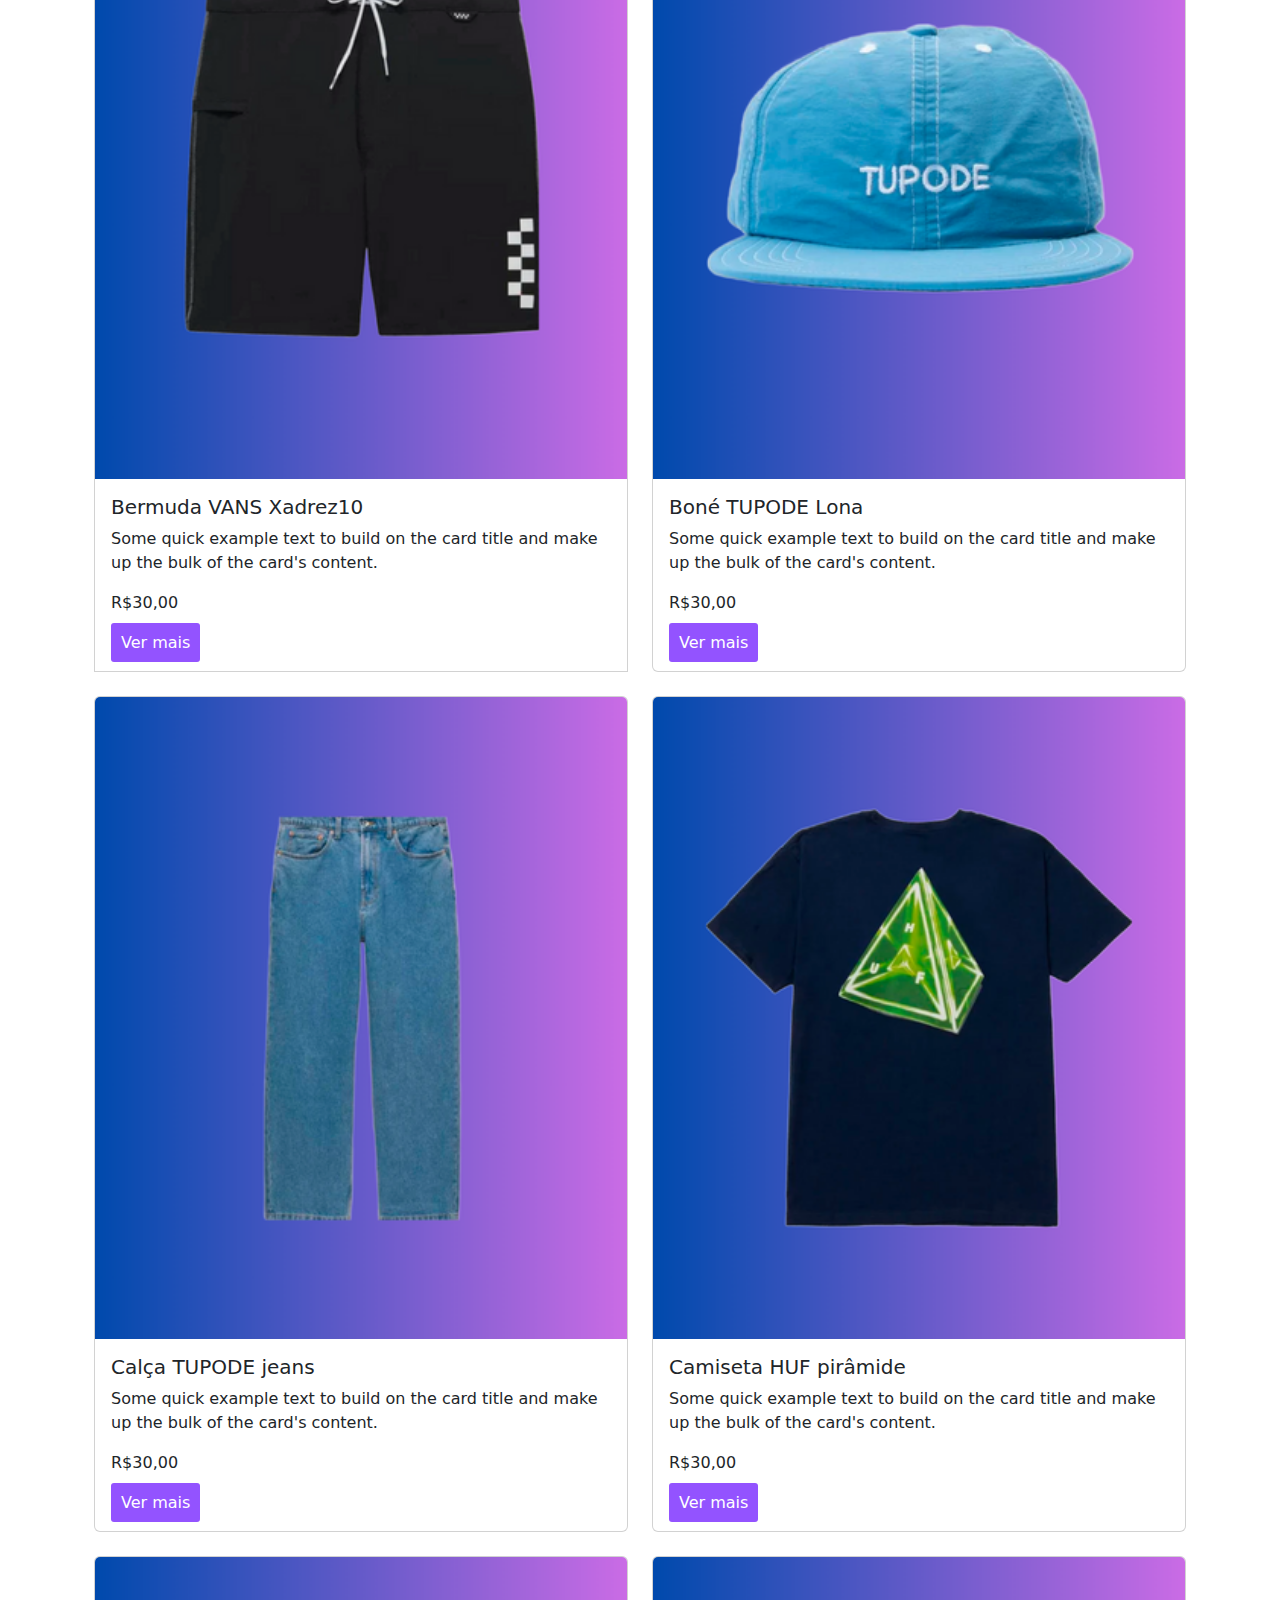
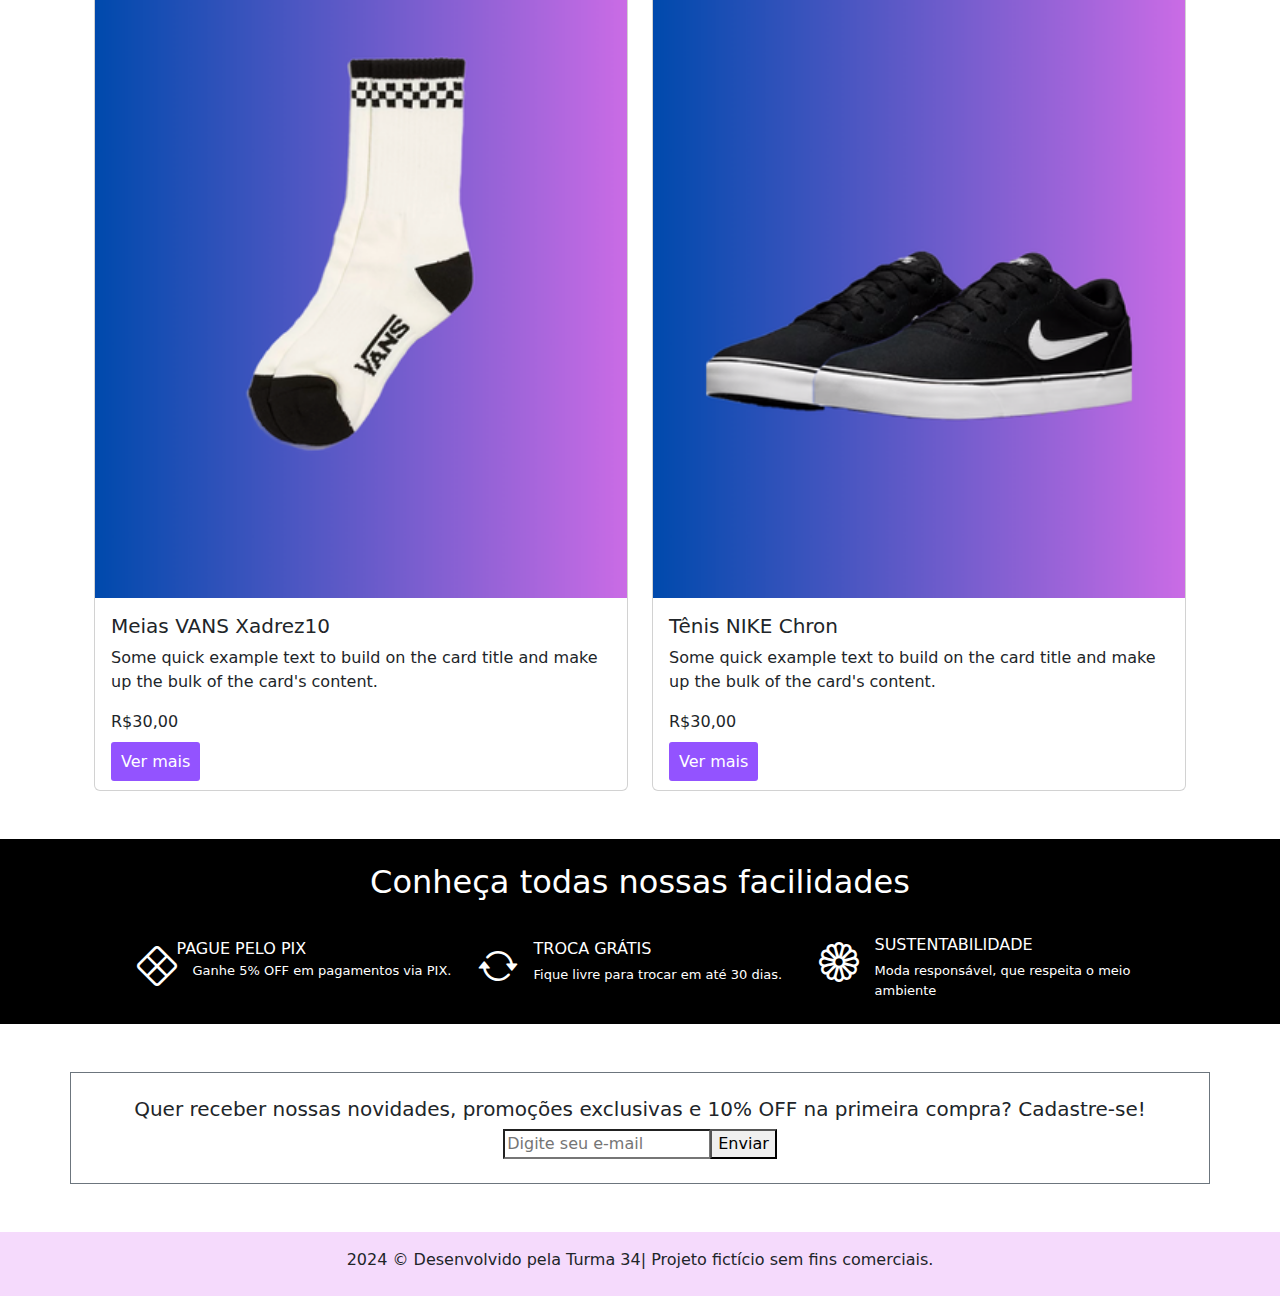
==== commit 98271909: "ultima atualização" ====
--- a/index.html
+++ b/index.html
@@ -169,84 +169,114 @@
     </div>
   </div>  
 
-  <h2 class="text-center">Produtos que estão bombando!</h2>
+  <h2 class="text-center mt-5 mb-3">Produtos que estão bombando!</h2>
 
   <div class="container row mx-auto g-4">
       <div class="col-12 col-md-6 col-xxl-4">
         <div class="card rounded-0">
-          <img src="/imagens/produtos em destaque/bone-tupode.png" class="card-img-top" alt="...">
-          <div class="card-body">
-            <h5 class="card-title">Produto</h5>
-            <p class="card-text">Some quick example text to build on the card title and make up the bulk of the card's
-              content.</p>
-            <p>R$30,00</p>
-            <a href="#" class="botao-estilizado">Ver mais</a>
-          </div>
-        </div>
-      </div>
-      <div class="col-12 col-md-6 col-xxl-4">
-        <div class="card">
-          <img src="/imagens/produtos em destaque/bermuda-vans.png" class="card-img-top" alt="...">
-          <div class="card-body">
-            <h5 class="card-title">Produto</h5>
-            <p class="card-text">Some quick example text to build on the card title and make up the bulk of the card's
-              content.</p>
-            <p>R$30,00</p>
-            <a href="#" class="botao-estilizado">Ver mais</a>
-          </div>
-        </div>
-      </div>
-      <div class="col-12 col-md-6 col-xxl-4">
-        <div class="card">
-          <img src="/imagens/produtos em destaque/calca-vans.png" class="card-img-top" alt="...">
-          <div class="card-body">
-            <h5 class="card-title">Produto</h5>
-            <p class="card-text">Some quick example text to build on the card title and make up the bulk of the card's
-              content.</p>
-            <p>R$30,00</p>
-            <a href="#" class="botao-estilizado">Ver mais</a>
-          </div>
-        </div>
-      </div>
-      <div class="col-12 col-md-6 col-xxl-4">
-        <div class="card">
-          <img src="/imagens/produtos em destaque/camiseta-huf.png" class="card-img-top" alt="...">
-          <div class="card-body">
-            <h5 class="card-title">Produto</h5>
-            <p class="card-text">Some quick example text to build on the card title and make up the bulk of the card's
-              content.</p>
-            <p>R$30,00</p>
-            <a href="#" class="botao-estilizado">Ver mais</a>
-          </div>
-        </div>
-      </div>
-      <div class="col-12 col-md-6 col-xxl-4">
-        <div class="card">
-          <img src="/imagens/produtos em destaque/meia-vans.png" class="card-img-top" alt="...">
-          <div class="card-body">
-            <h5 class="card-title">Produto</h5>
-            <p class="card-text">Some quick example text to build on the card title and make up the bulk of the card's
-              content.</p>
-            <p>R$30,00</p>
-            <a href="#" class="botao-estilizado">Ver mais</a>
-          </div>
-        </div>
-      </div>
-      <div class="col-12 col-md-6 col-xxl-4">
-        <div class="card">
-          <img src="/imagens/produtos em destaque/tenis-nike.png" class="card-img-top" alt="...">
-          <div class="card-body">
-            <h5 class="card-title">Produto</h5>
-            <p class="card-text">Some quick example text to build on the card title and make up the bulk of the card's
-              content.</p>
-            <p>R$30,00</p>
-            <a href="#" class="botao-estilizado">Ver mais</a>
-          </div>
-        </div>
-      </div>
-    </div>
-
-    <section class="pb-4 bg-black text-bg-primary">
+          <img class="d-md-none d-block card-img-top" src="imagens/mobile/produtos em destaque/bermuda-vans.png"
+          alt="Camiseta masculina de manga na cor verde, com bolso, com detalhe vermelho.">
+          <img class="d-none d-md-block d-xl-none card-img-top" src="imagens/tablet/produtos em destaque/bermuda-vans.png"
+          alt="Camiseta masculina de manga na cor verde, com bolso, com detalhe vermelho.">
+          <img class="d-none d-xl-block card-img-top" src="imagens/desktop/produtos em destaque/bermuda-vans.png"
+          alt="Camiseta masculina de manga na cor verde, com bolso, com detalhe vermelho.">
+          <div class="card-body">
+            <h5 class="card-title">Bermuda VANS Xadrez10</h5>
+            <p class="card-text">Some quick example text to build on the card title and make up the bulk of the card's
+              content.</p>
+            <p>R$30,00</p>
+            <a href="#" class="botao-estilizado">Ver mais</a>
+          </div>
+        </div>
+      </div>
+      <div class="col-12 col-md-6 col-xxl-4">
+        <div class="card">
+                  <img class="d-md-none d-block card-img-top" src="imagens/mobile/produtos em destaque/bone-tupode.png"
+        alt="Camiseta masculina de manga na cor verde, com bolso, com detalhe vermelho.">
+        <img class="d-none d-md-block d-xl-none card-img-top" src="imagens/tablet/produtos em destaque/bone-tupode.png"
+        alt="Camiseta masculina de manga na cor verde, com bolso, com detalhe vermelho.">
+        <img class="d-none d-xl-block card-img-top" src="imagens/desktop/produtos em destaque/bone-tupode.png"
+        alt="Camiseta masculina de manga na cor verde, com bolso, com detalhe vermelho.">
+          <div class="card-body">
+            <h5 class="card-title">Boné TUPODE Lona</h5>
+            <p class="card-text">Some quick example text to build on the card title and make up the bulk of the card's
+              content.</p>
+            <p>R$30,00</p>
+            <a href="#" class="botao-estilizado">Ver mais</a>
+          </div>
+        </div>
+      </div>
+      <div class="col-12 col-md-6 col-xxl-4">
+        <div class="card">
+        <img class="d-md-none d-block card-img-top" src="imagens/mobile/produtos em destaque/calca-tupode.png"
+        alt="Camiseta masculina de manga na cor verde, com bolso, com detalhe vermelho.">
+        <img class="d-none d-md-block d-xl-none card-img-top" src="imagens/tablet/produtos em destaque/calca-tupode.png"
+        alt="Camiseta masculina de manga na cor verde, com bolso, com detalhe vermelho.">
+        <img class="d-none d-xl-block card-img-top" src="imagens/desktop/produtos em destaque/calca-tupode.png"
+        alt="Camiseta masculina de manga na cor verde, com bolso, com detalhe vermelho.">
+          <div class="card-body">
+            <h5 class="card-title">Calça TUPODE jeans</h5>
+            <p class="card-text">Some quick example text to build on the card title and make up the bulk of the card's
+              content.</p>
+            <p>R$30,00</p>
+            <a href="#" class="botao-estilizado">Ver mais</a>
+          </div>
+        </div>
+      </div>
+      <div class="col-12 col-md-6 col-xxl-4">
+        <div class="card">
+        <img class="d-md-none d-block card-img-top" src="imagens/mobile/produtos em destaque/camiseta-huf.png"
+        alt="Camiseta masculina de manga na cor verde, com bolso, com detalhe vermelho.">
+        <img class="d-none d-md-block d-xl-none card-img-top" src="imagens/tablet/produtos em destaque/camiseta-huf.png"
+        alt="Camiseta masculina de manga na cor verde, com bolso, com detalhe vermelho.">
+        <img class="d-none d-xl-block card-img-top" src="imagens/desktop/produtos em destaque/camiseta-huf.png"
+        alt="Camiseta masculina de manga na cor verde, com bolso, com detalhe vermelho.">
+          <div class="card-body">
+            <h5 class="card-title">Camiseta HUF pirâmide</h5>
+            <p class="card-text">Some quick example text to build on the card title and make up the bulk of the card's
+              content.</p>
+            <p>R$30,00</p>
+            <a href="#" class="botao-estilizado">Ver mais</a>
+          </div>
+        </div>
+      </div>
+      <div class="col-12 col-md-6 col-xxl-4">
+        <div class="card">
+          <img class="d-md-none d-block card-img-top" src="imagens/mobile/produtos em destaque/meias-vans.png"
+          alt="Camiseta masculina de manga na cor verde, com bolso, com detalhe vermelho.">
+          <img class="d-none d-md-block d-xl-none card-img-top" src="imagens/tablet/produtos em destaque/meias-vans.png"
+          alt="Camiseta masculina de manga na cor verde, com bolso, com detalhe vermelho.">
+          <img class="d-none d-xl-block card-img-top" src="imagens/desktop/produtos em destaque/meias-vans.png"
+          alt="Camiseta masculina de manga na cor verde, com bolso, com detalhe vermelho.">
+          <div class="card-body">
+            <h5 class="card-title">Meias VANS Xadrez10</h5>
+            <p class="card-text">Some quick example text to build on the card title and make up the bulk of the card's
+              content.</p>
+            <p>R$30,00</p>
+            <a href="#" class="botao-estilizado">Ver mais</a>
+          </div>
+        </div>
+      </div>
+      <div class="col-12 col-md-6 col-xxl-4">
+        <div class="card">
+        <img class="d-md-none d-block card-img-top" src="imagens/mobile/produtos em destaque/tenis-nike.png"
+        alt="Camiseta masculina de manga na cor verde, com bolso, com detalhe vermelho.">
+        <img class="d-none d-md-block d-xl-none card-img-top" src="imagens/tablet/produtos em destaque/tenis-nike.png"
+        alt="Camiseta masculina de manga na cor verde, com bolso, com detalhe vermelho.">
+        <img class="d-none d-xl-block card-img-top" src="imagens/desktop/produtos em destaque/tenis-nike.png"
+        alt="Camiseta masculina de manga na cor verde, com bolso, com detalhe vermelho.">
+          <div class="card-body">
+            <h5 class="card-title">Tênis NIKE Chron</h5>
+            <p class="card-text">Some quick example text to build on the card title and make up the bulk of the card's
+              content.</p>
+            <p>R$30,00</p>
+            <a href="#" class="botao-estilizado">Ver mais</a>
+          </div>
+        </div>
+      </div>
+    </div>
+
+    <section class="my-5 p-4 bg-black text-bg-primary">
       <h2 class="text-center pb-4">Conheça todas nossas facilidades</h2>
       
       <div class="d-flex flex-column flex-lg-row justify-content-center align-items-center gap-3 px-3">
@@ -275,17 +305,19 @@
     </section>
 
 
-    <form class="border border-secondary m-3 p-3 mx-auto text-center">
-      <h5>Quer receber nossas novidades, promoções exclusivas e 10% OFF na primeira compra? Cadastre-se!</h5>
-      <div>
-        <input type="email" placeholder="Digite seu e-mail" aria-label="Digite seu e-mail"
-          aria-describedby="button-addon2" />
-        <button type="button" id="button-addon2">Enviar</button>
-      </div>
-    </form>
-
-    <footer class="text-center py-3">
-      <p>2024 © Desenvolvido pela Turma 34| Projeto fictício sem fins comerciais.</p>
+    
+      <form class="container border border-secondary m-3 p-4 mb-5 mx-auto text-center">
+        <h5>Quer receber nossas novidades, promoções exclusivas e 10% OFF na primeira compra? Cadastre-se!</h5>
+        <div class="input-group justify-content-center">
+          <input type="email" placeholder="Digite seu e-mail" aria-label="Digite seu e-mail"
+            aria-describedby="button-addon2" />
+          <button type="button" id="button-addon2">Enviar</button>
+        </div>
+      </form>
+
+
+    <footer class="text-center  py-2 footer-color">
+      <p class="mt-2">2024 © Desenvolvido pela Turma 34| Projeto fictício sem fins comerciais.</p>
     </footer>
     <script src="https://cdn.jsdelivr.net/npm/bootstrap@5.3.3/dist/js/bootstrap.bundle.min.js"
       integrity="sha384-YvpcrYf0tY3lHB60NNkmXc5s9fDVZLESaAA55NDzOxhy9GkcIdslK1eN7N6jIeHz"
--- a/style.css
+++ b/style.css
@@ -37,3 +37,6 @@
     background-color: #198754;
 }
 
+.footer-color{
+    background-color: rgba(210, 80, 239, 0.211);
+}